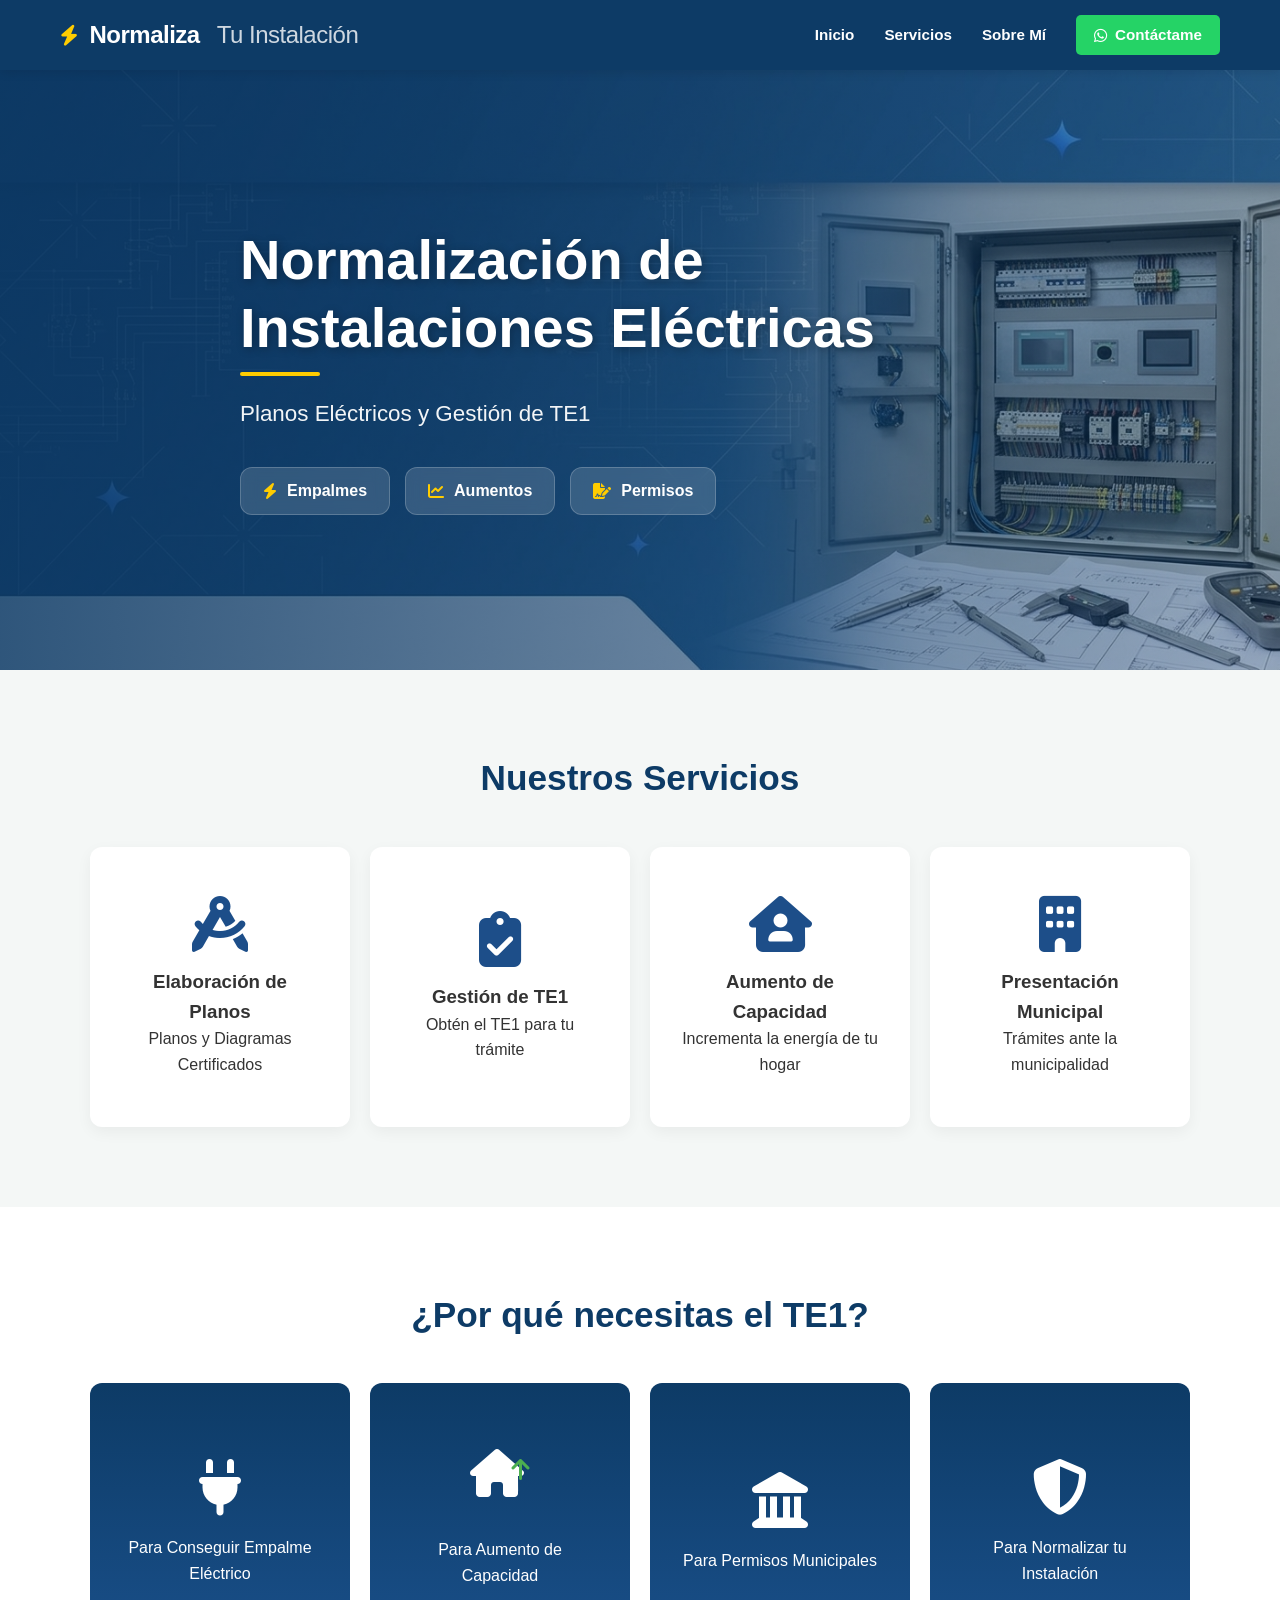
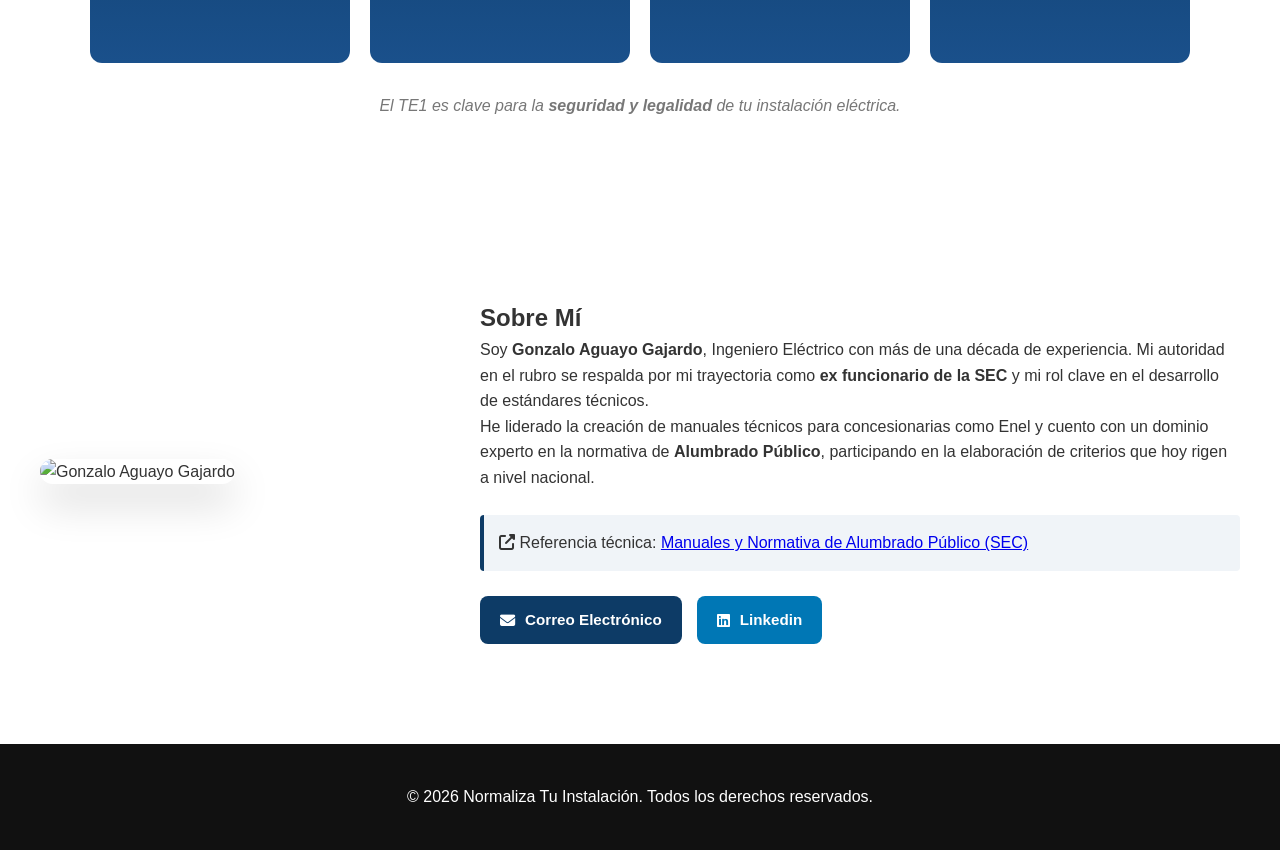
==== index.html @ f1fd3dbf "Add files via upload" ====
<!DOCTYPE html>
<html lang="es">
<head>
    <meta charset="UTF-8">
    <meta name="viewport" content="width=device-width, initial-scale=1.0">
    <title>Normaliza Tu Instalación - Gonzalo Aguayo</title>
    <link rel="stylesheet" href="https://cdnjs.cloudflare.com/ajax/libs/font-awesome/6.5.1/css/all.min.css">
    <link rel="stylesheet" href="style.css">
</head>
<body>

    <header>
        <nav class="container nav-header">
            <div class="logo">
                <i class="fas fa-bolt"></i> Normaliza <span>Tu Instalación</span>
            </div>
            <ul>
                <li><a href="#inicio">Inicio</a></li>
                <li><a href="#servicios">Servicios</a></li>
                <li><a href="#sobre-mi">Sobre Mí</a></li>
                <li>
                    <a href="https://wa.me/56926392386?text=Hola,%20quisiera%20normalizar%20mi%20instalación" class="btn-nav btn-nav-ws" target="_blank">
                        <i class="fab fa-whatsapp"></i> Contáctame
                    </a>
                </li>
            </ul>
        </nav>
    </header>
	
    <section class="hero-banner" id="inicio">
        <div class="container">
            <div class="hero-text">
                <h1>Normalización de Instalaciones Eléctricas</h1>
                <p>Planos Eléctricos y Gestión de TE1</p>
                <div class="features-minimal">
                    <div class="feature-tag"><i class="fas fa-bolt"></i> Empalmes</div>
                    <div class="feature-tag"><i class="fas fa-chart-line"></i> Aumentos</div>
                    <div class="feature-tag"><i class="fas fa-file-signature"></i> Permisos</div>
                </div>
            </div>
        </div>
    </section>

    <section class="services-section" id="servicios">
        <div class="container">
            <h2 class="section-title">Nuestros Servicios</h2>
            <div class="grid-layout">
                
                <div class="card card-planos">
                    <img src="Elaboración de Planos.png" class="hover-img">
                    <div class="card-content">
                        <i class="fas fa-drafting-compass"></i>
                        <h3>Elaboración de Planos</h3>
                        <p>Planos y Diagramas Certificados</p>
                    </div>
                </div>

                <div class="card card-te1">
                    <img src="Gestión de TE1.png" class="hover-img">
                    <div class="card-content">
                        <i class="fas fa-clipboard-check"></i>
                        <h3>Gestión de TE1</h3>
                        <p>Obtén el TE1 para tu trámite</p>
                    </div>
                </div>

                <div class="card card-aumento">
                    <img src="Aumento de Capacidad.png" class="hover-img">
                    <div class="card-content">
                        <i class="fas fa-house-user"></i>
                        <h3>Aumento de Capacidad</h3>
                        <p>Incrementa la energía de tu hogar</p>
                    </div>
                </div>

                <div class="card card-municipal">
                    <img src="Presentación Municipal.png" class="hover-img">
                    <div class="card-content">
                        <i class="fas fa-building"></i>
                        <h3>Presentación Municipal</h3>
                        <p>Trámites ante la municipalidad</p>
                    </div>
                </div>

            </div>
        </div>
    </section>

    <section class="why-te1">
        <div class="container">
            <h2 class="section-title">¿Por qué necesitas el TE1?</h2>
            <div class="grid-layout">
                <div class="te1-card">
                    <i class="fas fa-plug"></i>
                    <p>Para Conseguir Empalme Eléctrico</p>
                </div>
                <div class="te1-card">
                    <div class="icon-stack">
                        <i class="fas fa-home"></i>
                        <i class="fas fa-arrow-up"></i>
                    </div>
                    <p>Para Aumento de Capacidad</p>
                </div>
                <div class="te1-card">
                    <i class="fas fa-landmark"></i>
                    <p>Para Permisos Municipales</p>
                </div>
                <div class="te1-card">
                    <i class="fas fa-shield-halved"></i>
                    <p>Para Normalizar tu Instalación</p>
                </div>
            </div>
            <p class="te1-footer-text">El TE1 es clave para la <strong>seguridad y legalidad</strong> de tu instalación eléctrica.</p>
        </div>
    </section>

    <section class="about container" id="sobre-mi">
        <div class="about-content">
            <div class="about-image">
                <img src="gonzalo.png" alt="Gonzalo Aguayo Gajardo">
            </div>
            <div class="about-text">
                <h2>Sobre Mí</h2>
                <p>
                    Soy <strong>Gonzalo Aguayo Gajardo</strong>, Ingeniero Eléctrico con más de una década de experiencia. 
                    Mi autoridad en el rubro se respalda por mi trayectoria como <strong>ex funcionario de la SEC</strong> 
                    y mi rol clave en el desarrollo de estándares técnicos.
                </p>
                <p>
                    He liderado la creación de manuales técnicos para concesionarias como Enel y cuento con un dominio experto 
                    en la normativa de <strong>Alumbrado Público</strong>, participando en la elaboración de criterios que hoy 
                    rigen a nivel nacional.
                </p>
                <div class="reference-link">
                    <i class="fas fa-external-link-alt"></i>
                    <span>Referencia técnica:</span> 
                    <a href="https://www.sec.cl/alumbrado-publico/" target="_blank">Manuales y Normativa de Alumbrado Público (SEC)</a>
                </div>
                
                <div class="social-links">
                    <a href="mailto:gonzalo.aguayo7@gmail.com" class="social-item mail">
                        <i class="fas fa-envelope"></i> Correo Electrónico
                    </a>
                    <a href="https://www.linkedin.com/in/gonzalo-aguayo-gajardo-a86636180/" target="_blank" class="social-item linkedin">
                        <i class="fab fa-linkedin"></i> Linkedin
                    </a>
                </div>
            </div>
        </div>
    </section>

    <footer>
        <p>&copy; 2026 Normaliza Tu Instalación. Todos los derechos reservados.</p>
    </footer>

</body>
</html>
---- style.css ----
:root {
    --azul-fondo: #0d3b66;
    --azul-acento: #1d4e89;
    --verde-wa: #25d366;
    --gris-suave: #f4f7f6;
    --blanco: #ffffff;
    --amarillo-electrico: #ffcc00;
}

* { box-sizing: border-box; margin: 0; padding: 0; }
body { font-family: 'Arial', sans-serif; line-height: 1.6; color: #333; background: var(--blanco); }
.container { max-width: 1200px; margin: auto; padding: 0 20px; }

/* HEADER Y NAV */
header { background: var(--azul-fondo); color: white; padding: 15px 0; position: sticky; top: 0; z-index: 1000; box-shadow: 0 2px 10px rgba(0,0,0,0.1); }
.nav-header { display: flex; justify-content: space-between; align-items: center; }

.logo {
    font-size: 1.5rem;
    font-weight: 800;
    color: white;
    display: flex;
    align-items: center;
    gap: 12px;
    letter-spacing: -0.5px;
}
.logo i { color: var(--amarillo-electrico); font-size: 1.3rem; }
.logo span { font-weight: 300; color: rgba(255,255,255,0.8); margin-left: 5px; }

nav ul { display: flex; list-style: none; gap: 30px; align-items: center; }
nav a { color: white; text-decoration: none; font-weight: bold; font-size: 0.95rem; transition: 0.3s; }
nav a:hover:not(.btn-nav-ws) { color: #8bc34a; }

.btn-nav-ws {
    background-color: var(--verde-wa) !important;
    padding: 8px 18px;
    border-radius: 5px;
    display: flex;
    align-items: center;
    gap: 8px;
    transition: 0.3s;
}
.btn-nav-ws:hover { background-color: #1ebe57 !important; transform: translateY(-2px); box-shadow: 0 4px 10px rgba(37, 211, 102, 0.3); }

/* HERO */
.hero-banner {
    background: linear-gradient(to right, rgba(13, 59, 102, 0.85), rgba(13, 59, 102, 0.4)), url('banner-electrico.jpg');
    background-size: cover; background-position: center; height: 600px; display: flex; align-items: center; color: white;
}
.hero-text h1 { 
    font-size: 3.5rem; font-weight: 700; max-width: 800px; margin-bottom: 20px; line-height: 1.2; text-shadow: 2px 2px 10px rgba(0,0,0,0.3);
    position: relative; padding-bottom: 15px;
}
.hero-text h1::after {
    content: ''; position: absolute; bottom: 0; left: 0; width: 80px; height: 4px; background-color: var(--amarillo-electrico); border-radius: 2px;
}
.hero-text p { font-size: 1.4rem; margin-bottom: 35px; opacity: 0.95; }
.features-minimal { display: flex; gap: 15px; }
.feature-tag {
    background: rgba(255, 255, 255, 0.15); backdrop-filter: blur(8px); padding: 10px 22px; border-radius: 12px;
    font-size: 1rem; font-weight: 600; display: flex; align-items: center; gap: 10px; border: 1px solid rgba(255, 255, 255, 0.2); transition: 0.3s;
}
.feature-tag i { color: var(--amarillo-electrico); }
.feature-tag:hover { background: rgba(255, 255, 255, 0.25); transform: translateY(-3px); }

/* CARDS SERVICIOS */
.grid-layout { display: flex; flex-wrap: wrap; justify-content: center; gap: 20px; margin-top: 30px; }
.section-title { text-align: center; color: var(--azul-fondo); font-size: 2.2rem; margin-bottom: 40px; }

.services-section { padding: 80px 0; background: var(--gris-suave); }

.card {
    background: white; flex: 1 1 230px; max-width: 260px; min-height: 280px; padding: 30px;
    border-radius: 12px; text-align: center; box-shadow: 0 5px 15px rgba(0,0,0,0.05);
    display: flex; flex-direction: column; align-items: center; justify-content: center;
    transition: 0.3s; cursor: pointer;
    position: relative; 
    overflow: hidden;  
}
.card i { color: var(--azul-acento); font-size: 3.5rem; margin-bottom: 15px; }
.card:hover { transform: translateY(-10px); box-shadow: 0 12px 25px rgba(0,0,0,0.1); }

/* IMÁGENES HOVER PARA LAS TARJETAS */
.card .hover-img {
    position: absolute;
    top: 0;
    left: 0;
    width: 100%;
    height: 100%;
    object-fit: cover;
    opacity: 0; 
    transition: opacity 0.4s ease;
    z-index: 1; 
}

/* Activación del hover solo en tarjetas con clase de imagen */
.card-planos:hover .hover-img,
.card-te1:hover .hover-img,
.card-aumento:hover .hover-img,
.card-municipal:hover .hover-img {
    opacity: 1; 
}

.card .card-content {
    position: relative;
    z-index: 2; 
    width: 100%;
    transition: 0.3s;
}

/* Fondo para legibilidad sobre la imagen */
.card-planos:hover .card-content,
.card-te1:hover .card-content,
.card-aumento:hover .card-content,
.card-municipal:hover .card-content {
    background: rgba(255, 255, 255, 0.9);
    padding: 15px 5px;
    border-radius: 8px;
}

/* CARDS AZULES TE1 */
.why-te1 { padding: 80px 0; text-align: center; }
.te1-card {
    background: linear-gradient(180deg, #0d3b66 0%, #1a508b 100%); color: white;
    flex: 1 1 230px; max-width: 260px; min-height: 280px; padding: 30px; border-radius: 12px;
    display: flex; flex-direction: column; align-items: center; justify-content: center; transition: 0.3s; cursor: pointer;
}
.te1-card i, .te1-card .icon-stack { font-size: 3.5rem; margin-bottom: 20px; }
.te1-card:hover { transform: translateY(-10px); filter: brightness(1.1); }

.icon-stack { position: relative; width: 60px; height: 60px; }
.icon-stack .fa-home { position: absolute; bottom: 0; left: 0; font-size: 3rem; }
.icon-stack .fa-arrow-up { position: absolute; top: 0; right: 0; font-size: 1.5rem; color: #4caf50; }
.te1-footer-text { margin-top: 30px; font-style: italic; color: #777; }

/* SOBRE MÍ */
.about { padding: 100px 0; }
.about-content { display: flex; align-items: center; gap: 60px; }
.about-image { flex: 1; max-width: 400px; }
.about-image img { width: 100%; border-radius: 20px; box-shadow: 0 20px 40px rgba(0,0,0,0.15); }
.about-text { flex: 2; }
.reference-link { background: #f0f4f8; border-left: 4px solid var(--azul-fondo); padding: 15px; margin: 25px 0; border-radius: 4px; }

.social-links { display: flex; gap: 15px; margin-top: 25px; flex-wrap: wrap; }
.social-item {
    text-decoration: none; font-weight: bold; padding: 12px 20px; border-radius: 8px;
    display: flex; align-items: center; gap: 10px; transition: 0.3s; font-size: 0.95rem;
}
.social-item.mail { background-color: var(--azul-fondo); color: white; }
.social-item.linkedin { background-color: #0077b5; color: white; }
.social-item:hover { transform: translateY(-3px); box-shadow: 0 5px 15px rgba(0,0,0,0.2); filter: brightness(1.1); }

footer { background: #111; color: white; text-align: center; padding: 40px 0; }

@media (max-width: 768px) {
    .hero-text h1 { font-size: 2.2rem; }
    .about-content { flex-direction: column; text-align: center; }
    .social-links { justify-content: center; }
    .social-item { width: 100%; justify-content: center; }
}
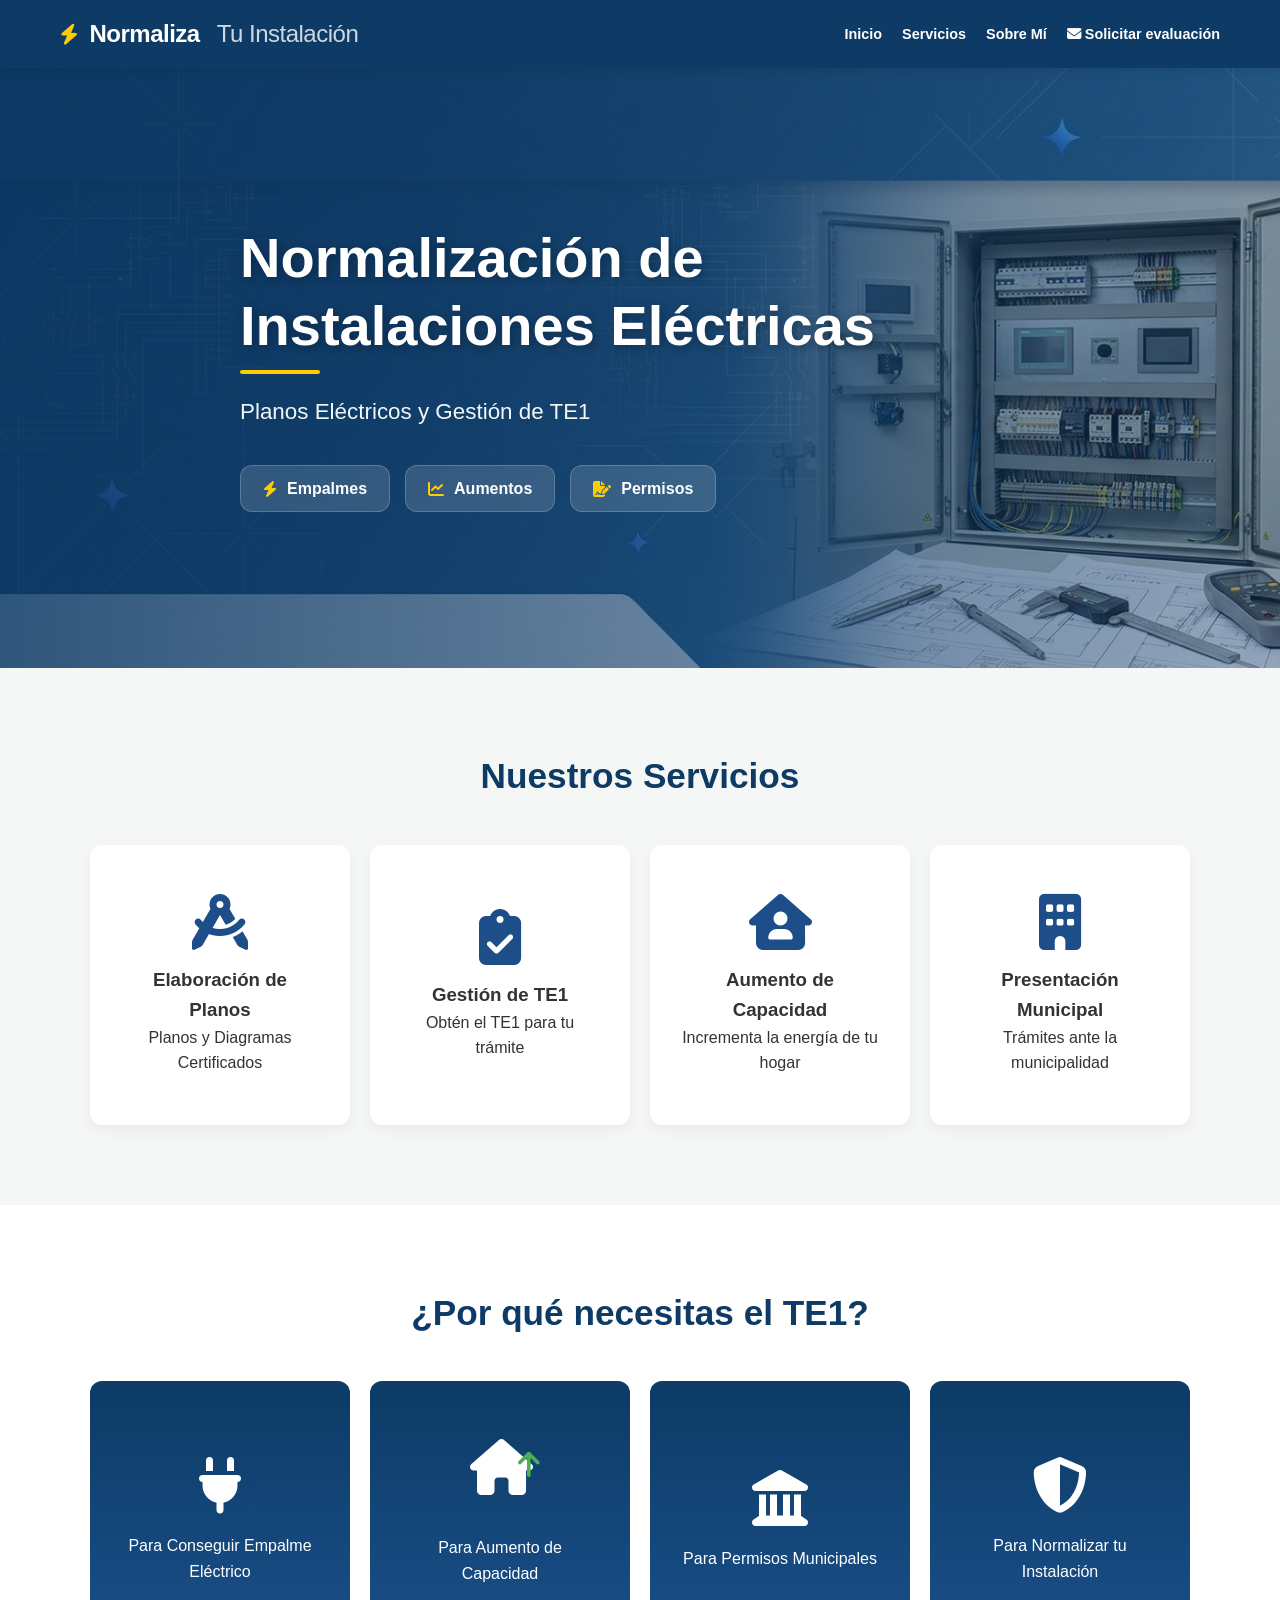
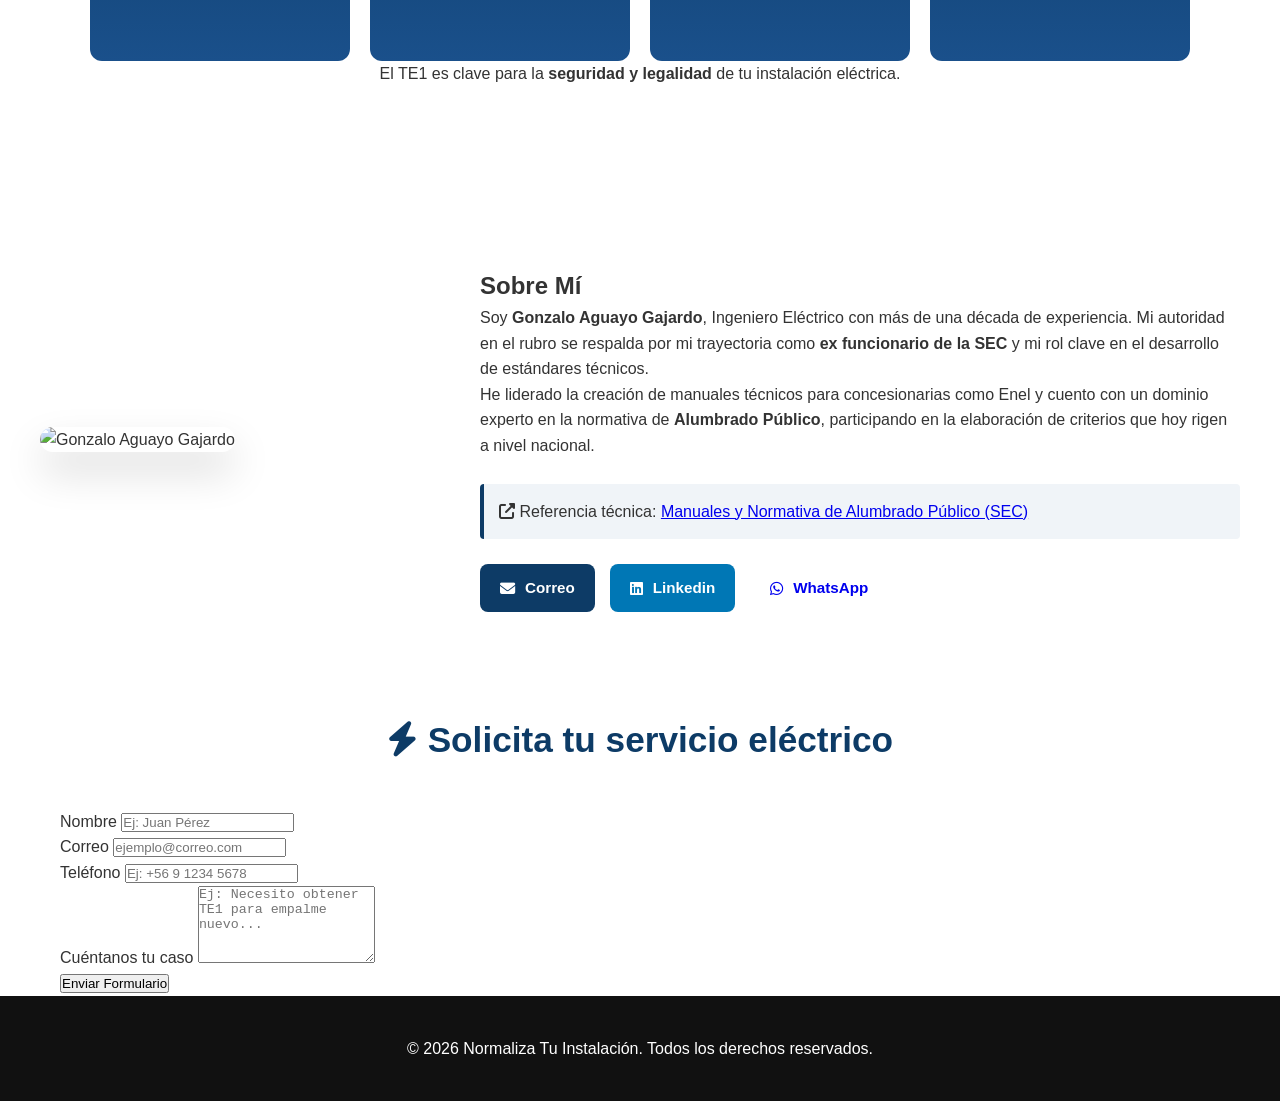
==== commit 3cfba874: "index.html" ====
--- a/index.html
+++ b/index.html
@@ -19,8 +19,8 @@
                 <li><a href="#servicios">Servicios</a></li>
                 <li><a href="#sobre-mi">Sobre Mí</a></li>
                 <li>
-                    <a href="https://wa.me/56926392386?text=Hola,%20quisiera%20normalizar%20mi%20instalación" class="btn-nav btn-nav-ws" target="_blank">
-                        <i class="fab fa-whatsapp"></i> Contáctame
+                    <a href="#contacto" class="btn-nav btn-nav-contact">
+                        <i class="fas fa-envelope"></i> Solicitar evaluación
                     </a>
                 </li>
             </ul>
@@ -45,7 +45,6 @@
         <div class="container">
             <h2 class="section-title">Nuestros Servicios</h2>
             <div class="grid-layout">
-                
                 <div class="card card-planos">
                     <img src="Elaboración de Planos.png" class="hover-img">
                     <div class="card-content">
@@ -54,7 +53,6 @@
                         <p>Planos y Diagramas Certificados</p>
                     </div>
                 </div>
-
                 <div class="card card-te1">
                     <img src="Gestión de TE1.png" class="hover-img">
                     <div class="card-content">
@@ -63,7 +61,6 @@
                         <p>Obtén el TE1 para tu trámite</p>
                     </div>
                 </div>
-
                 <div class="card card-aumento">
                     <img src="Aumento de Capacidad.png" class="hover-img">
                     <div class="card-content">
@@ -72,7 +69,6 @@
                         <p>Incrementa la energía de tu hogar</p>
                     </div>
                 </div>
-
                 <div class="card card-municipal">
                     <img src="Presentación Municipal.png" class="hover-img">
                     <div class="card-content">
@@ -81,7 +77,6 @@
                         <p>Trámites ante la municipalidad</p>
                     </div>
                 </div>
-
             </div>
         </div>
     </section>
@@ -139,19 +134,57 @@
                 
                 <div class="social-links">
                     <a href="mailto:gonzalo.aguayo7@gmail.com" class="social-item mail">
-                        <i class="fas fa-envelope"></i> Correo Electrónico
+                        <i class="fas fa-envelope"></i> Correo
                     </a>
                     <a href="https://www.linkedin.com/in/gonzalo-aguayo-gajardo-a86636180/" target="_blank" class="social-item linkedin">
                         <i class="fab fa-linkedin"></i> Linkedin
+                    </a>
+                    <a href="https://wa.me/56926392386" target="_blank" class="social-item whatsapp">
+                        <i class="fab fa-whatsapp"></i> WhatsApp
                     </a>
                 </div>
             </div>
         </div>
     </section>
 
+    <section id="contacto" class="contact-section">
+        <div class="container"> <div class="formulario">
+                <h2 class="section-title">
+                    <i class="fas fa-bolt"></i> Solicita <span>tu servicio eléctrico</span> 
+                </h2>
+            </div>
+
+            <div class="form-container">
+                <form action="https://formspree.io/f/xdapbabr" method="POST">
+                    <input type="hidden" name="_subject" value="Nuevo cliente desde la web ⚡">
+                    <input type="hidden" name="_language" value="es">
+                    <input type="hidden" name="_next" value="gracias.html">
+                    
+                    <div class="form-group">
+                        <label>Nombre</label>
+                        <input type="text" name="Nombre cliente" required placeholder="Ej: Juan Pérez">
+                    </div>
+                    <div class="form-group">
+                        <label>Correo</label>
+                        <input type="email" name="Correo cliente" required placeholder="ejemplo@correo.com">
+                    </div>
+                    <div class="form-group">
+                        <label>Teléfono</label>
+                        <input type="tel" name="Telefono cliente" required placeholder="Ej: +56 9 1234 5678">
+                    </div>
+                    <div class="form-group">
+                        <label>Cuéntanos tu caso</label>
+                        <textarea name="Consulta cliente" rows="5" required placeholder="Ej: Necesito obtener TE1 para empalme nuevo..."></textarea>
+                    </div>
+                    <button type="submit" class="btn-submit">Enviar Formulario</button>
+                </form>
+            </div>
+        </div> 
+		</section>
+
     <footer>
         <p>&copy; 2026 Normaliza Tu Instalación. Todos los derechos reservados.</p>
     </footer>
 
 </body>
-</html>+</html>
--- a/style.css
+++ b/style.css
@@ -8,10 +8,10 @@
 }
 
 * { box-sizing: border-box; margin: 0; padding: 0; }
-body { font-family: 'Arial', sans-serif; line-height: 1.6; color: #333; background: var(--blanco); }
+body { font-family: 'Arial', sans-serif; line-height: 1.6; color: #333; background: var(--blanco); overflow-x: hidden; }
 .container { max-width: 1200px; margin: auto; padding: 0 20px; }
 
-/* HEADER Y NAV */
+/* --- HEADER Y NAV --- */
 header { background: var(--azul-fondo); color: white; padding: 15px 0; position: sticky; top: 0; z-index: 1000; box-shadow: 0 2px 10px rgba(0,0,0,0.1); }
 .nav-header { display: flex; justify-content: space-between; align-items: center; }
 
@@ -27,8 +27,8 @@
 .logo i { color: var(--amarillo-electrico); font-size: 1.3rem; }
 .logo span { font-weight: 300; color: rgba(255,255,255,0.8); margin-left: 5px; }
 
-nav ul { display: flex; list-style: none; gap: 30px; align-items: center; }
-nav a { color: white; text-decoration: none; font-weight: bold; font-size: 0.95rem; transition: 0.3s; }
+nav ul { display: flex; list-style: none; gap: 20px; align-items: center; }
+nav a { color: white; text-decoration: none; font-weight: bold; font-size: 0.9rem; transition: 0.3s; }
 nav a:hover:not(.btn-nav-ws) { color: #8bc34a; }
 
 .btn-nav-ws {
@@ -42,10 +42,10 @@
 }
 .btn-nav-ws:hover { background-color: #1ebe57 !important; transform: translateY(-2px); box-shadow: 0 4px 10px rgba(37, 211, 102, 0.3); }
 
-/* HERO */
+/* --- HERO --- */
 .hero-banner {
     background: linear-gradient(to right, rgba(13, 59, 102, 0.85), rgba(13, 59, 102, 0.4)), url('banner-electrico.jpg');
-    background-size: cover; background-position: center; height: 600px; display: flex; align-items: center; color: white;
+    background-size: cover; background-position: center; min-height: 600px; display: flex; align-items: center; color: white; padding: 40px 0;
 }
 .hero-text h1 { 
     font-size: 3.5rem; font-weight: 700; max-width: 800px; margin-bottom: 20px; line-height: 1.2; text-shadow: 2px 2px 10px rgba(0,0,0,0.3);
@@ -55,92 +55,64 @@
     content: ''; position: absolute; bottom: 0; left: 0; width: 80px; height: 4px; background-color: var(--amarillo-electrico); border-radius: 2px;
 }
 .hero-text p { font-size: 1.4rem; margin-bottom: 35px; opacity: 0.95; }
-.features-minimal { display: flex; gap: 15px; }
+.features-minimal { display: flex; gap: 15px; flex-wrap: wrap; }
 .feature-tag {
     background: rgba(255, 255, 255, 0.15); backdrop-filter: blur(8px); padding: 10px 22px; border-radius: 12px;
-    font-size: 1rem; font-weight: 600; display: flex; align-items: center; gap: 10px; border: 1px solid rgba(255, 255, 255, 0.2); transition: 0.3s;
+    font-size: 1rem; font-weight: 600; display: flex; align-items: center; gap: 10px; border: 1px solid rgba(255, 255, 255, 0.2); 
+    transition: 0.3s ease;
 }
 .feature-tag i { color: var(--amarillo-electrico); }
 .feature-tag:hover { background: rgba(255, 255, 255, 0.25); transform: translateY(-3px); }
 
-/* CARDS SERVICIOS */
+/* --- CARDS SERVICIOS (BLANCAS) --- */
 .grid-layout { display: flex; flex-wrap: wrap; justify-content: center; gap: 20px; margin-top: 30px; }
-.section-title { text-align: center; color: var(--azul-fondo); font-size: 2.2rem; margin-bottom: 40px; }
-
+.section-title { text-align: center; color: var(--azul-fondo); font-size: 2.2rem; margin-bottom: 40px; padding: 0 10px; }
 .services-section { padding: 80px 0; background: var(--gris-suave); }
 
 .card {
     background: white; flex: 1 1 230px; max-width: 260px; min-height: 280px; padding: 30px;
     border-radius: 12px; text-align: center; box-shadow: 0 5px 15px rgba(0,0,0,0.05);
     display: flex; flex-direction: column; align-items: center; justify-content: center;
-    transition: 0.3s; cursor: pointer;
-    position: relative; 
-    overflow: hidden;  
+    transition: 0.3s ease; cursor: pointer; position: relative; overflow: hidden;  
 }
-.card i { color: var(--azul-acento); font-size: 3.5rem; margin-bottom: 15px; }
-.card:hover { transform: translateY(-10px); box-shadow: 0 12px 25px rgba(0,0,0,0.1); }
+.card i { color: var(--azul-acento); font-size: 3.5rem; margin-bottom: 15px; transition: 0.3s; }
+.card:hover { transform: translateY(-10px); box-shadow: 0 12px 25px rgba(0,0,0,0.15); }
+.card:hover i { transform: scale(1.1); color: var(--azul-fondo); }
 
-/* IMÁGENES HOVER PARA LAS TARJETAS */
+/* IMÁGENES HOVER */
 .card .hover-img {
-    position: absolute;
-    top: 0;
-    left: 0;
-    width: 100%;
-    height: 100%;
-    object-fit: cover;
-    opacity: 0; 
-    transition: opacity 0.4s ease;
-    z-index: 1; 
+    position: absolute; top: 0; left: 0; width: 100%; height: 100%; object-fit: cover;
+    opacity: 0; transition: opacity 0.4s ease; z-index: 1; 
 }
+.card-planos:hover .hover-img, .card-te1:hover .hover-img, .card-aumento:hover .hover-img, .card-municipal:hover .hover-img { opacity: 1; }
+.card .card-content { position: relative; z-index: 2; width: 100%; transition: 0.3s; }
+.card:hover .card-content { background: rgba(255, 255, 255, 0.9); padding: 15px 5px; border-radius: 8px; }
 
-/* Activación del hover solo en tarjetas con clase de imagen */
-.card-planos:hover .hover-img,
-.card-te1:hover .hover-img,
-.card-aumento:hover .hover-img,
-.card-municipal:hover .hover-img {
-    opacity: 1; 
-}
-
-.card .card-content {
-    position: relative;
-    z-index: 2; 
-    width: 100%;
-    transition: 0.3s;
-}
-
-/* Fondo para legibilidad sobre la imagen */
-.card-planos:hover .card-content,
-.card-te1:hover .card-content,
-.card-aumento:hover .card-content,
-.card-municipal:hover .card-content {
-    background: rgba(255, 255, 255, 0.9);
-    padding: 15px 5px;
-    border-radius: 8px;
-}
-
-/* CARDS AZULES TE1 */
+/* --- CARDS AZULES (TE1) --- */
 .why-te1 { padding: 80px 0; text-align: center; }
 .te1-card {
     background: linear-gradient(180deg, #0d3b66 0%, #1a508b 100%); color: white;
     flex: 1 1 230px; max-width: 260px; min-height: 280px; padding: 30px; border-radius: 12px;
-    display: flex; flex-direction: column; align-items: center; justify-content: center; transition: 0.3s; cursor: pointer;
+    display: flex; flex-direction: column; align-items: center; justify-content: center; transition: 0.3s ease;
 }
-.te1-card i, .te1-card .icon-stack { font-size: 3.5rem; margin-bottom: 20px; }
-.te1-card:hover { transform: translateY(-10px); filter: brightness(1.1); }
+.te1-card:hover { transform: translateY(-10px); filter: brightness(1.2); }
 
+/* ICONOS TE1 UNIFICADOS */
+.te1-card i, .te1-card .icon-stack { font-size: 3.5rem; margin-bottom: 20px; display: flex; align-items: center; justify-content: center; }
 .icon-stack { position: relative; width: 60px; height: 60px; }
-.icon-stack .fa-home { position: absolute; bottom: 0; left: 0; font-size: 3rem; }
-.icon-stack .fa-arrow-up { position: absolute; top: 0; right: 0; font-size: 1.5rem; color: #4caf50; }
-.te1-footer-text { margin-top: 30px; font-style: italic; color: #777; }
+.icon-stack .fa-home { position: absolute; bottom: 0; left: 0; font-size: 3.5rem !important; }
+.icon-stack .fa-arrow-up { position: absolute; top: -5px; right: -10px; font-size: 1.8rem !important; color: #4caf50; }
 
-/* SOBRE MÍ */
+/* --- SOBRE MÍ Y BOTONES RRSS --- */
 .about { padding: 100px 0; }
 .about-content { display: flex; align-items: center; gap: 60px; }
 .about-image { flex: 1; max-width: 400px; }
-.about-image img { width: 100%; border-radius: 20px; box-shadow: 0 20px 40px rgba(0,0,0,0.15); }
+.about-image img { width: 100%; border-radius: 20px; box-shadow: 0 20px 40px rgba(0,0,0,0.15); transition: 0.4s; }
+.about-image img:hover { transform: scale(1.02); }
 .about-text { flex: 2; }
 .reference-link { background: #f0f4f8; border-left: 4px solid var(--azul-fondo); padding: 15px; margin: 25px 0; border-radius: 4px; }
 
+/* BOTONES REDES SOCIALES RESTAURADOS */
 .social-links { display: flex; gap: 15px; margin-top: 25px; flex-wrap: wrap; }
 .social-item {
     text-decoration: none; font-weight: bold; padding: 12px 20px; border-radius: 8px;
@@ -150,11 +122,26 @@
 .social-item.linkedin { background-color: #0077b5; color: white; }
 .social-item:hover { transform: translateY(-3px); box-shadow: 0 5px 15px rgba(0,0,0,0.2); filter: brightness(1.1); }
 
+/* --- FOOTER --- */
 footer { background: #111; color: white; text-align: center; padding: 40px 0; }
 
+/* --- RESPONSIVO --- */
+@media (max-width: 1024px) { .hero-text h1 { font-size: 2.8rem; } .about-content { gap: 30px; } }
+
 @media (max-width: 768px) {
+    .nav-header { flex-direction: column; gap: 15px; text-align: center; }
+    nav ul { gap: 10px; flex-wrap: wrap; justify-content: center; }
+    .hero-banner { min-height: 400px; text-align: center; }
     .hero-text h1 { font-size: 2.2rem; }
+    .hero-text h1::after { left: 50%; transform: translateX(-50%); }
+    .features-minimal { justify-content: center; }
+    .card, .te1-card { flex: 1 1 calc(50% - 20px); }
     .about-content { flex-direction: column; text-align: center; }
-    .social-links { justify-content: center; }
+}
+
+@media (max-width: 480px) {
+    .card, .te1-card { flex: 1 1 100%; max-width: 100%; }
+    .hero-text h1 { font-size: 1.8rem; }
+    .social-links { flex-direction: column; }
     .social-item { width: 100%; justify-content: center; }
-}+}
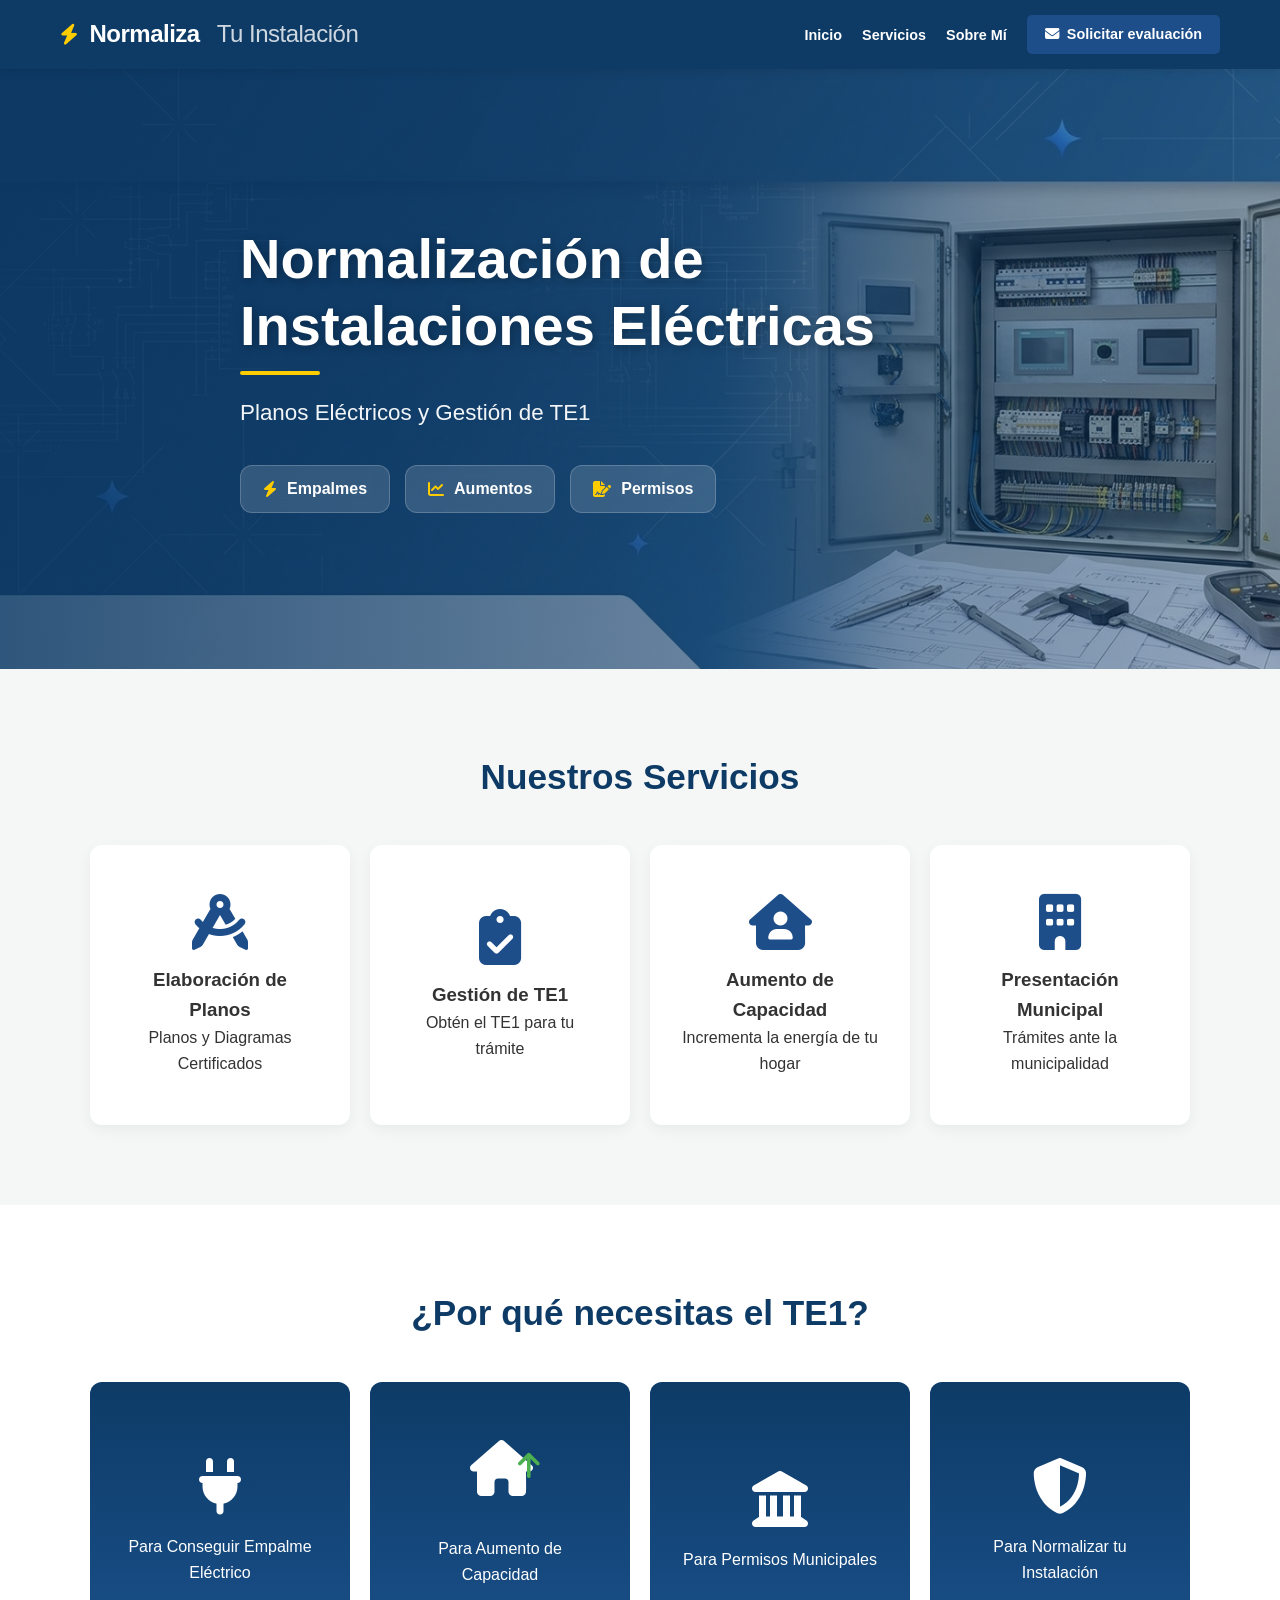
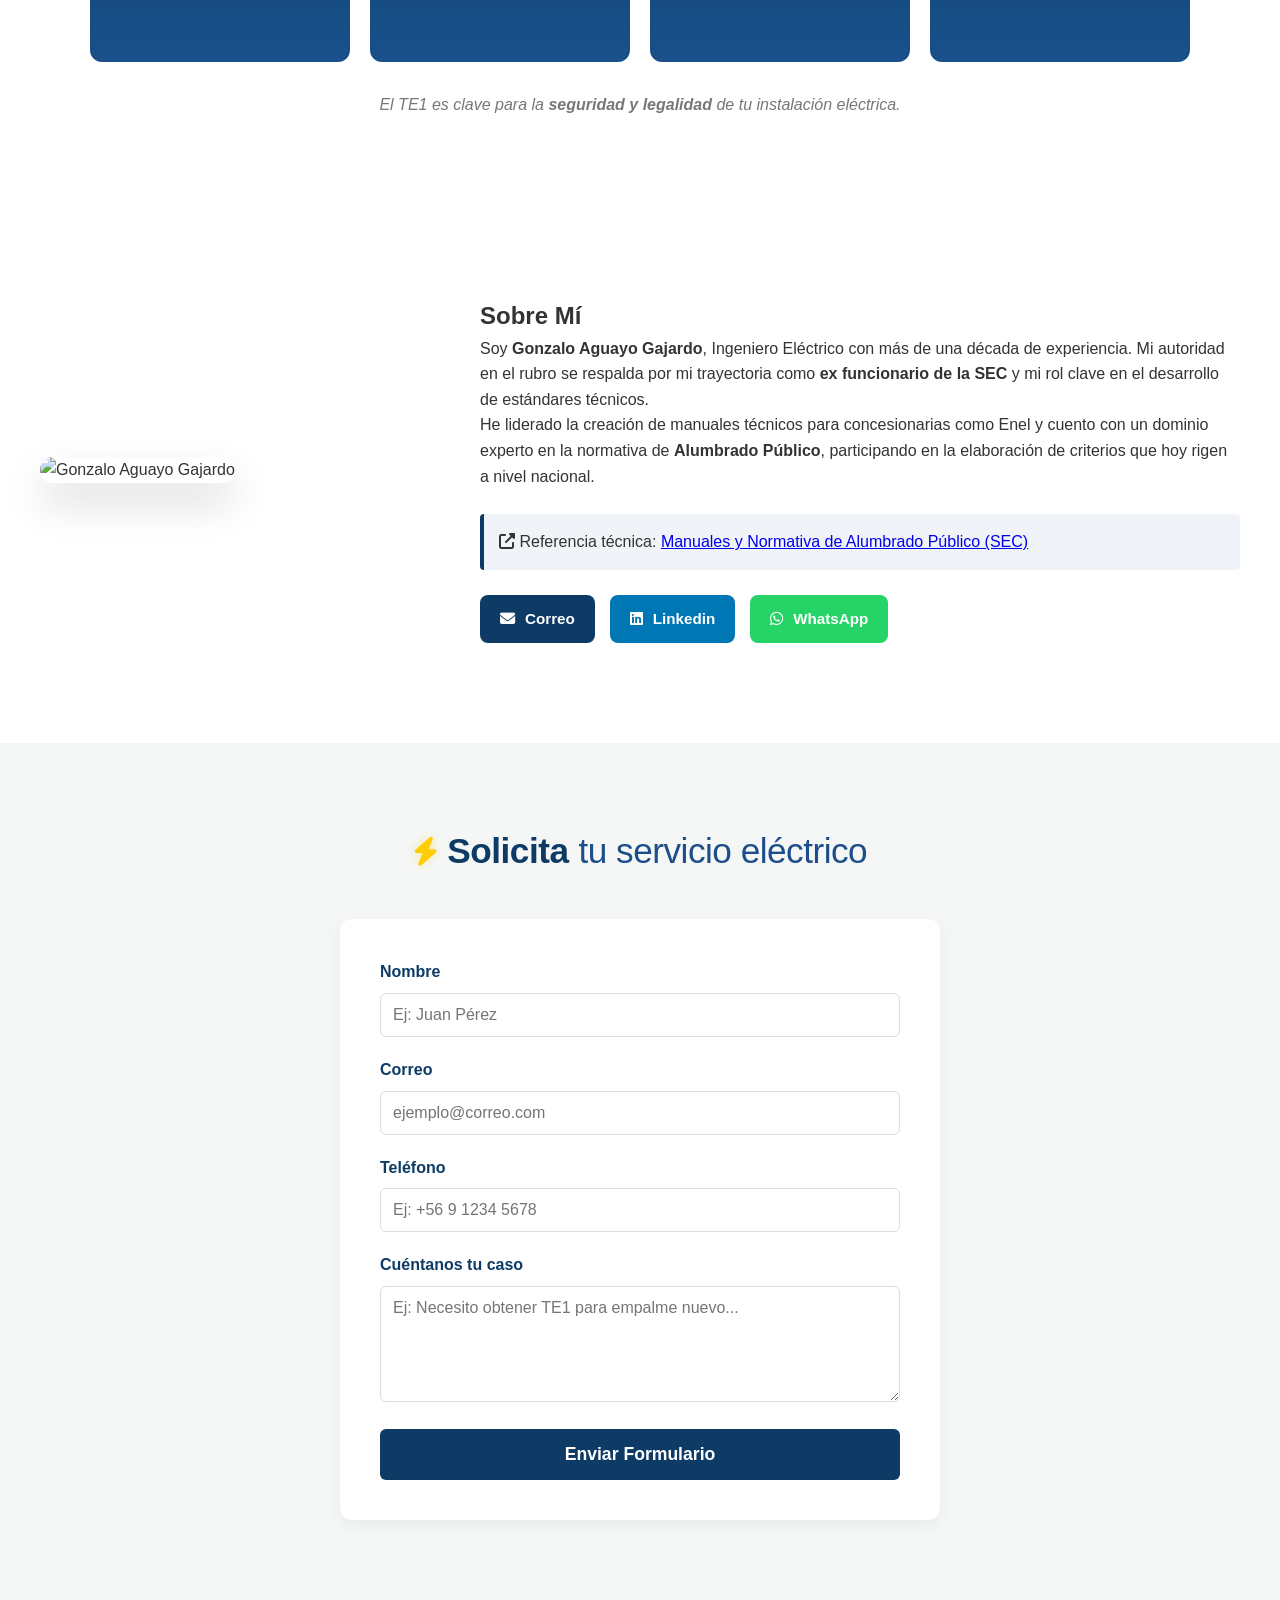
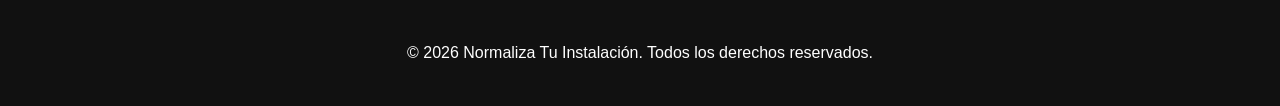
==== commit c5fe07b6: "index.html" ====
--- a/index.html
+++ b/index.html
@@ -148,17 +148,17 @@
     </section>
 
     <section id="contacto" class="contact-section">
-        <div class="container"> <div class="formulario">
+        <div class="container"> 
+            <div class="formulario">
                 <h2 class="section-title">
                     <i class="fas fa-bolt"></i> Solicita <span>tu servicio eléctrico</span> 
                 </h2>
             </div>
 
             <div class="form-container">
-                <form action="https://formspree.io/f/xdapbabr" method="POST">
+                <form id="my-form" action="https://formspree.io/f/xdapbabr" method="POST">
                     <input type="hidden" name="_subject" value="Nuevo cliente desde la web ⚡">
                     <input type="hidden" name="_language" value="es">
-                    <input type="hidden" name="_next" value="gracias.html">
                     
                     <div class="form-group">
                         <label>Nombre</label>
@@ -176,15 +176,62 @@
                         <label>Cuéntanos tu caso</label>
                         <textarea name="Consulta cliente" rows="5" required placeholder="Ej: Necesito obtener TE1 para empalme nuevo..."></textarea>
                     </div>
-                    <button type="submit" class="btn-submit">Enviar Formulario</button>
+                    <button type="submit" id="submit-btn" class="btn-submit">Enviar Formulario</button>
                 </form>
+                <div id="form-status" style="display:none; margin-top: 20px; padding: 15px; border-radius: 10px; text-align: center; font-weight: bold;"></div>
             </div>
         </div> 
-		</section>
+    </section>
 
     <footer>
         <p>&copy; 2026 Normaliza Tu Instalación. Todos los derechos reservados.</p>
     </footer>
 
+    <script>
+      var form = document.getElementById("my-form");
+      
+      async function handleSubmit(event) {
+        event.preventDefault();
+        var status = document.getElementById("form-status");
+        var btn = document.getElementById("submit-btn");
+        var data = new FormData(event.target);
+
+        btn.innerHTML = '<i class="fas fa-spinner fa-spin"></i> Enviando...';
+        btn.disabled = true;
+
+        fetch(event.target.action, {
+          method: form.method,
+          body: data,
+          headers: {
+              'Accept': 'application/json'
+          }
+        }).then(response => {
+          if (response.ok) {
+            window.location.href = "gracias.html"; 
+          } else {
+            response.json().then(data => {
+              if (Object.hasOwn(data, 'errors')) {
+                status.innerHTML = data["errors"].map(error => error["message"]).join(", ");
+              } else {
+                status.innerHTML = "Oops! Hubo un problema al enviar el formulario";
+              }
+              status.style.display = "block";
+              status.style.backgroundColor = "#ffcccc";
+              status.style.color = "#cc0000";
+              btn.disabled = false;
+              btn.innerHTML = "Enviar Formulario";
+            })
+          }
+        }).catch(error => {
+          status.innerHTML = "Error de conexión. Inténtalo de nuevo.";
+          status.style.display = "block";
+          status.style.backgroundColor = "#ffcccc";
+          btn.disabled = false;
+          btn.innerHTML = "Enviar Formulario";
+        });
+      }
+      form.addEventListener("submit", handleSubmit)
+    </script>
+
 </body>
 </html>
--- a/style.css
+++ b/style.css
@@ -29,10 +29,11 @@
 
 nav ul { display: flex; list-style: none; gap: 20px; align-items: center; }
 nav a { color: white; text-decoration: none; font-weight: bold; font-size: 0.9rem; transition: 0.3s; }
-nav a:hover:not(.btn-nav-ws) { color: #8bc34a; }
+nav a:hover:not(.btn-nav-contact) { color: #8bc34a; }
 
-.btn-nav-ws {
-    background-color: var(--verde-wa) !important;
+/* BOTÓN CONTACTO NAV (Azul claro/Acento) */
+.btn-nav-contact {
+    background-color: var(--azul-acento);
     padding: 8px 18px;
     border-radius: 5px;
     display: flex;
@@ -40,7 +41,7 @@
     gap: 8px;
     transition: 0.3s;
 }
-.btn-nav-ws:hover { background-color: #1ebe57 !important; transform: translateY(-2px); box-shadow: 0 4px 10px rgba(37, 211, 102, 0.3); }
+.btn-nav-contact:hover { background-color: #3a6ba5; transform: translateY(-2px); }
 
 /* --- HERO --- */
 .hero-banner {
@@ -64,10 +65,10 @@
 .feature-tag i { color: var(--amarillo-electrico); }
 .feature-tag:hover { background: rgba(255, 255, 255, 0.25); transform: translateY(-3px); }
 
-/* --- CARDS SERVICIOS (BLANCAS) --- */
+/* --- CARDS SERVICIOS --- */
+.services-section { padding: 80px 0; background: var(--gris-suave); }
 .grid-layout { display: flex; flex-wrap: wrap; justify-content: center; gap: 20px; margin-top: 30px; }
 .section-title { text-align: center; color: var(--azul-fondo); font-size: 2.2rem; margin-bottom: 40px; padding: 0 10px; }
-.services-section { padding: 80px 0; background: var(--gris-suave); }
 
 .card {
     background: white; flex: 1 1 230px; max-width: 260px; min-height: 280px; padding: 30px;
@@ -79,16 +80,12 @@
 .card:hover { transform: translateY(-10px); box-shadow: 0 12px 25px rgba(0,0,0,0.15); }
 .card:hover i { transform: scale(1.1); color: var(--azul-fondo); }
 
-/* IMÁGENES HOVER */
-.card .hover-img {
-    position: absolute; top: 0; left: 0; width: 100%; height: 100%; object-fit: cover;
-    opacity: 0; transition: opacity 0.4s ease; z-index: 1; 
-}
+.card .hover-img { position: absolute; top: 0; left: 0; width: 100%; height: 100%; object-fit: cover; opacity: 0; transition: 0.4s ease; z-index: 1; }
 .card-planos:hover .hover-img, .card-te1:hover .hover-img, .card-aumento:hover .hover-img, .card-municipal:hover .hover-img { opacity: 1; }
 .card .card-content { position: relative; z-index: 2; width: 100%; transition: 0.3s; }
 .card:hover .card-content { background: rgba(255, 255, 255, 0.9); padding: 15px 5px; border-radius: 8px; }
 
-/* --- CARDS AZULES (TE1) --- */
+/* --- CARDS AZULES --- */
 .why-te1 { padding: 80px 0; text-align: center; }
 .te1-card {
     background: linear-gradient(180deg, #0d3b66 0%, #1a508b 100%); color: white;
@@ -96,23 +93,20 @@
     display: flex; flex-direction: column; align-items: center; justify-content: center; transition: 0.3s ease;
 }
 .te1-card:hover { transform: translateY(-10px); filter: brightness(1.2); }
-
-/* ICONOS TE1 UNIFICADOS */
 .te1-card i, .te1-card .icon-stack { font-size: 3.5rem; margin-bottom: 20px; display: flex; align-items: center; justify-content: center; }
 .icon-stack { position: relative; width: 60px; height: 60px; }
 .icon-stack .fa-home { position: absolute; bottom: 0; left: 0; font-size: 3.5rem !important; }
 .icon-stack .fa-arrow-up { position: absolute; top: -5px; right: -10px; font-size: 1.8rem !important; color: #4caf50; }
+.te1-footer-text { margin-top: 30px; font-style: italic; color: #777; }
 
-/* --- SOBRE MÍ Y BOTONES RRSS --- */
+/* --- SOBRE MÍ Y REDES --- */
 .about { padding: 100px 0; }
 .about-content { display: flex; align-items: center; gap: 60px; }
 .about-image { flex: 1; max-width: 400px; }
 .about-image img { width: 100%; border-radius: 20px; box-shadow: 0 20px 40px rgba(0,0,0,0.15); transition: 0.4s; }
-.about-image img:hover { transform: scale(1.02); }
 .about-text { flex: 2; }
 .reference-link { background: #f0f4f8; border-left: 4px solid var(--azul-fondo); padding: 15px; margin: 25px 0; border-radius: 4px; }
 
-/* BOTONES REDES SOCIALES RESTAURADOS */
 .social-links { display: flex; gap: 15px; margin-top: 25px; flex-wrap: wrap; }
 .social-item {
     text-decoration: none; font-weight: bold; padding: 12px 20px; border-radius: 8px;
@@ -120,28 +114,54 @@
 }
 .social-item.mail { background-color: var(--azul-fondo); color: white; }
 .social-item.linkedin { background-color: #0077b5; color: white; }
+.social-item.whatsapp { background-color: var(--verde-wa); color: white; }
 .social-item:hover { transform: translateY(-3px); box-shadow: 0 5px 15px rgba(0,0,0,0.2); filter: brightness(1.1); }
+
+/* --- SECCIÓN CONTACTO (FORMULARIO) --- */
+.contact-section { padding: 80px 0; background: var(--gris-suave); }
+.form-container { max-width: 600px; margin: auto; background: white; padding: 40px; border-radius: 12px; box-shadow: 0 5px 15px rgba(0,0,0,0.05); }
+.form-group { margin-bottom: 20px; text-align: left; }
+.form-group label { display: block; font-weight: bold; margin-bottom: 8px; color: var(--azul-fondo); }
+.form-group input, .form-group textarea { width: 100%; padding: 12px; border: 1px solid #ddd; border-radius: 6px; font-family: inherit; font-size: 1rem; }
+.btn-submit { background: var(--azul-fondo); color: white; border: none; padding: 15px 30px; border-radius: 6px; font-weight: bold; cursor: pointer; width: 100%; transition: 0.3s; font-size: 1.1rem; }
+.btn-submit:hover { background: var(--azul-acento); }
 
 /* --- FOOTER --- */
 footer { background: #111; color: white; text-align: center; padding: 40px 0; }
 
 /* --- RESPONSIVO --- */
-@media (max-width: 1024px) { .hero-text h1 { font-size: 2.8rem; } .about-content { gap: 30px; } }
-
 @media (max-width: 768px) {
-    .nav-header { flex-direction: column; gap: 15px; text-align: center; }
-    nav ul { gap: 10px; flex-wrap: wrap; justify-content: center; }
-    .hero-banner { min-height: 400px; text-align: center; }
+    .nav-header { flex-direction: column; gap: 15px; }
     .hero-text h1 { font-size: 2.2rem; }
-    .hero-text h1::after { left: 50%; transform: translateX(-50%); }
-    .features-minimal { justify-content: center; }
+    .about-content { flex-direction: column; text-align: center; }
     .card, .te1-card { flex: 1 1 calc(50% - 20px); }
-    .about-content { flex-direction: column; text-align: center; }
+}
+@media (max-width: 480px) {
+    .card, .te1-card { flex: 1 1 100%; }
+    .form-container { padding: 20px; }
 }
 
-@media (max-width: 480px) {
-    .card, .te1-card { flex: 1 1 100%; max-width: 100%; }
-    .hero-text h1 { font-size: 1.8rem; }
-    .social-links { flex-direction: column; }
-    .social-item { width: 100%; justify-content: center; }
+/* Estilo específico para el título del formulario */
+.formulario .section-title {
+    font-weight: 800; /* Igual al "Normaliza" del logo */
+    font-size: 2.2rem; /* Tamaño del título */
+    letter-spacing: -0.5px; /* Espaciado apretado igual al logo */
+    color: var(--azul-fondo);
+    display: flex;
+    align-items: center;
+    justify-content: center;
+    gap: 10px;
 }
+
+/* La parte delgada del título */
+.formulario .section-title span {
+    font-weight: 300; /* Igual al "Tu Instalación" del logo */
+    color: var(--azul-acento); /* Opcional: un azul un poco más claro como el logo */
+}
+
+/* El rayo amarillo */
+.formulario i {
+    color: var(--amarillo-electrico);
+    font-size: 1.8rem;
+    filter: drop-shadow(0 0 5px rgba(255, 204, 0, 0.4));
+}
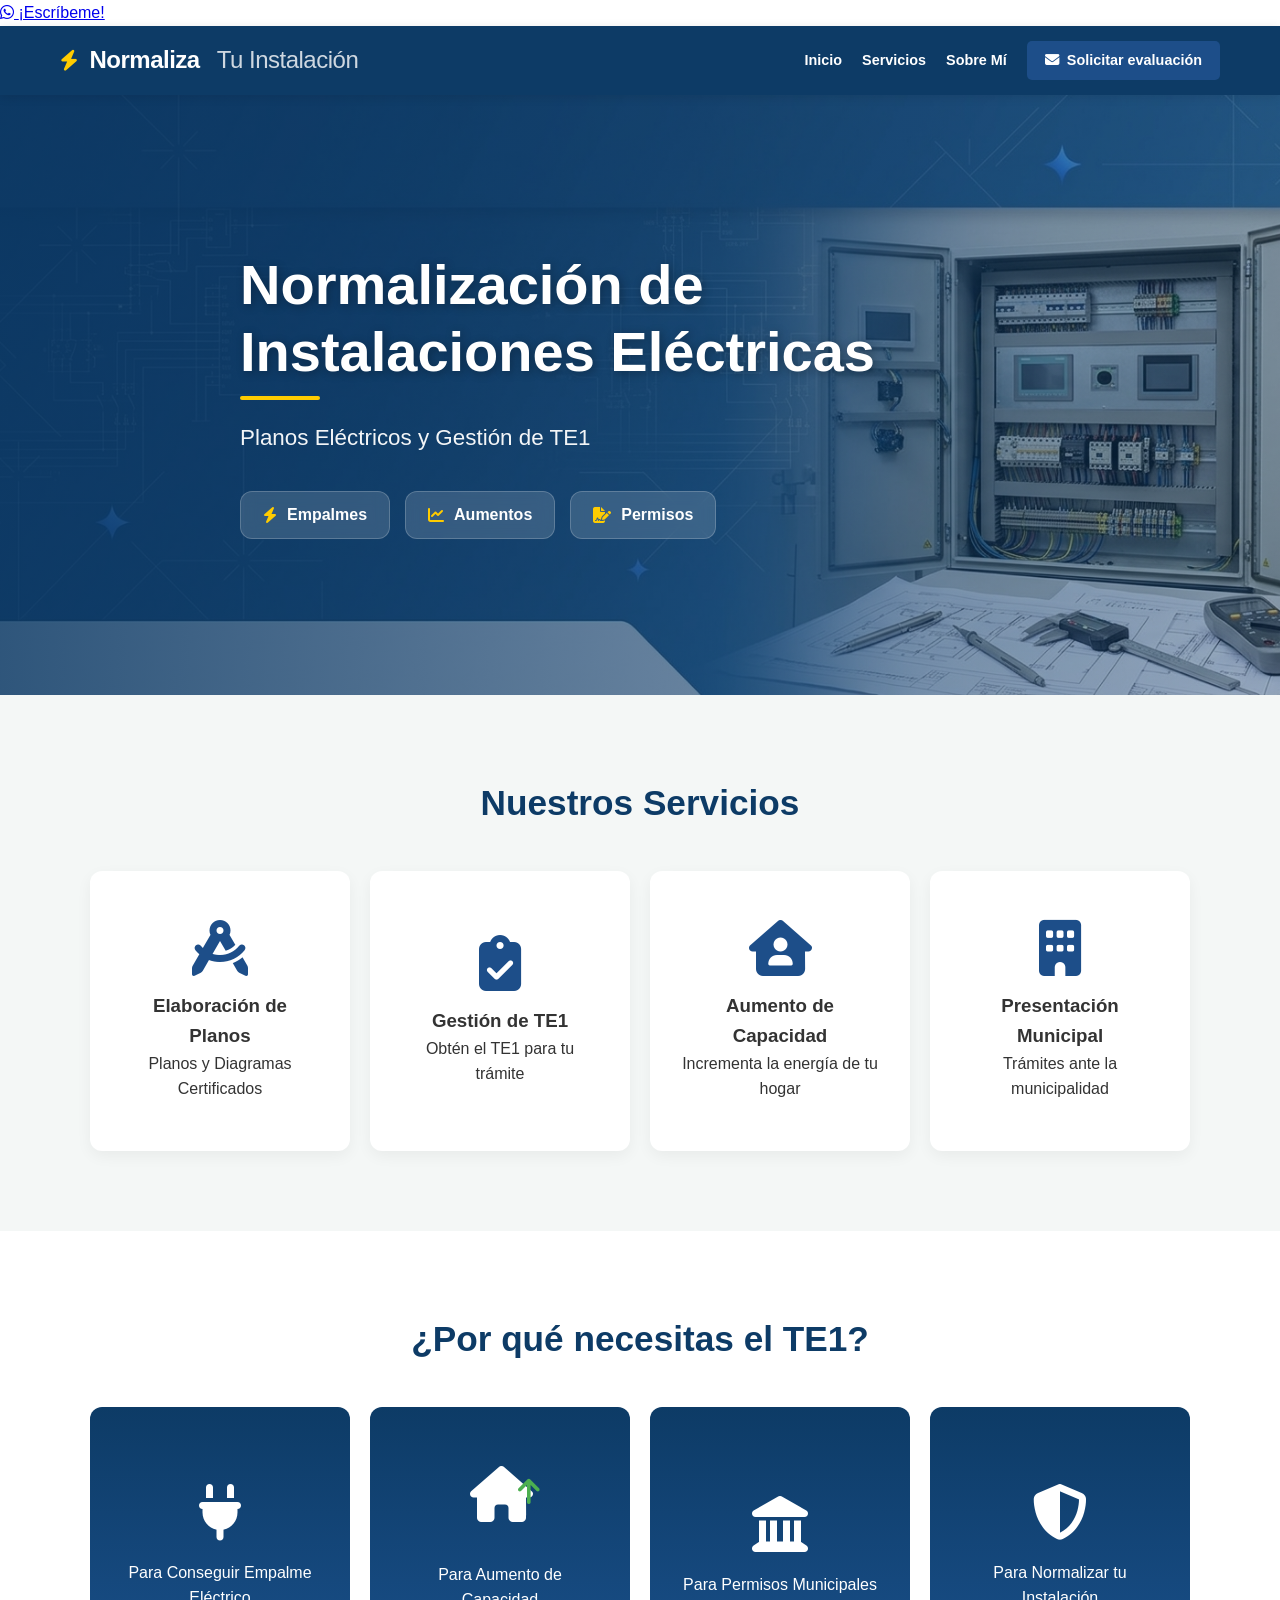
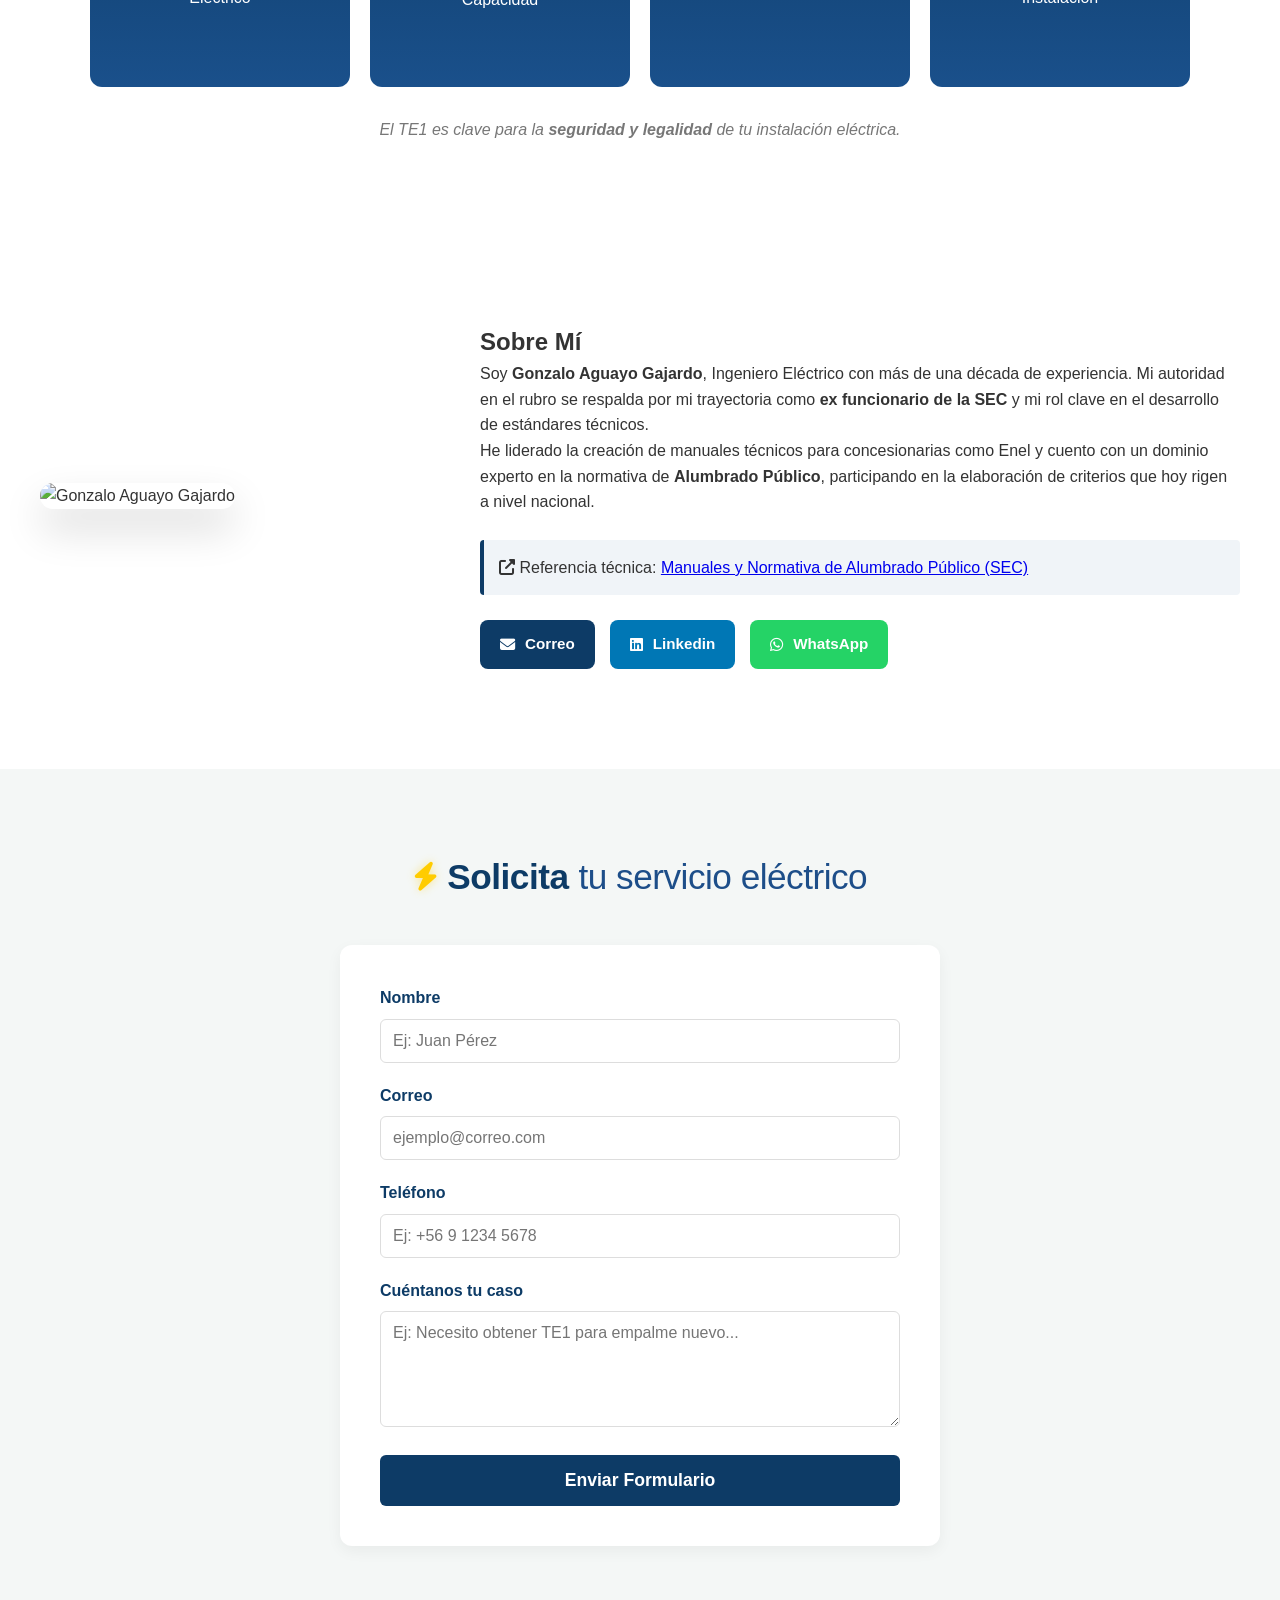
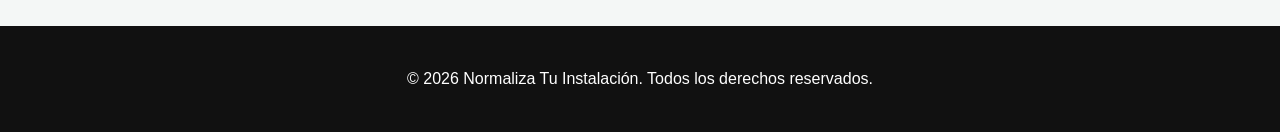
==== commit a5a33564: "index.html" ====
--- a/index.html
+++ b/index.html
@@ -8,6 +8,11 @@
     <link rel="stylesheet" href="style.css">
 </head>
 <body>
+
+<a href="https://wa.me/56926392386" class="whatsapp-float" target="_blank">
+    <i class="fab fa-whatsapp"></i>
+    <span>¡Escríbeme!</span>
+</a>
 
     <header>
         <nav class="container nav-header">
@@ -33,9 +38,9 @@
                 <h1>Normalización de Instalaciones Eléctricas</h1>
                 <p>Planos Eléctricos y Gestión de TE1</p>
                 <div class="features-minimal">
-                    <div class="feature-tag"><i class="fas fa-bolt"></i> Empalmes</div>
-                    <div class="feature-tag"><i class="fas fa-chart-line"></i> Aumentos</div>
-                    <div class="feature-tag"><i class="fas fa-file-signature"></i> Permisos</div>
+                    <div class="feature-tag" data-info="Trámites y diseño para nuevos puntos de conexión a la red eléctrica."><i class="fas fa-bolt"></i> Empalmes</div>
+                    <div class="feature-tag" data-info="Aumento de potencia para soportar nuevos equipos o aire acondicionado."><i class="fas fa-chart-line"></i> Aumentos</div>
+                    <div class="feature-tag" data-info="Gestión completa de carpetas municipales y certificados SEC."><i class="fas fa-file-signature"></i> Permisos</div>
                 </div>
             </div>
         </div>
@@ -110,42 +115,43 @@
     </section>
 
     <section class="about container" id="sobre-mi">
-        <div class="about-content">
-            <div class="about-image">
-                <img src="gonzalo.png" alt="Gonzalo Aguayo Gajardo">
-            </div>
-            <div class="about-text">
-                <h2>Sobre Mí</h2>
-                <p>
-                    Soy <strong>Gonzalo Aguayo Gajardo</strong>, Ingeniero Eléctrico con más de una década de experiencia. 
-                    Mi autoridad en el rubro se respalda por mi trayectoria como <strong>ex funcionario de la SEC</strong> 
-                    y mi rol clave en el desarrollo de estándares técnicos.
-                </p>
-                <p>
-                    He liderado la creación de manuales técnicos para concesionarias como Enel y cuento con un dominio experto 
-                    en la normativa de <strong>Alumbrado Público</strong>, participando en la elaboración de criterios que hoy 
-                    rigen a nivel nacional.
-                </p>
-                <div class="reference-link">
-                    <i class="fas fa-external-link-alt"></i>
-                    <span>Referencia técnica:</span> 
-                    <a href="https://www.sec.cl/alumbrado-publico/" target="_blank">Manuales y Normativa de Alumbrado Público (SEC)</a>
-                </div>
-                
-                <div class="social-links">
-                    <a href="mailto:gonzalo.aguayo7@gmail.com" class="social-item mail">
-                        <i class="fas fa-envelope"></i> Correo
-                    </a>
-                    <a href="https://www.linkedin.com/in/gonzalo-aguayo-gajardo-a86636180/" target="_blank" class="social-item linkedin">
-                        <i class="fab fa-linkedin"></i> Linkedin
-                    </a>
-                    <a href="https://wa.me/56926392386" target="_blank" class="social-item whatsapp">
-                        <i class="fab fa-whatsapp"></i> WhatsApp
-                    </a>
-                </div>
-            </div>
-        </div>
-    </section>
+    <div class="about-content">
+        <div class="about-image">
+            <img src="gonzalo.png" alt="Gonzalo Aguayo Gajardo">
+        </div>
+        <div class="about-text">
+            <h2>Sobre Mí</h2>
+            <p>
+                Soy <strong>Gonzalo Aguayo Gajardo</strong>, Ingeniero Eléctrico con más de una década de experiencia. 
+                Mi autoridad en el rubro se respalda por mi trayectoria como <strong>ex funcionario de la SEC</strong> 
+                y mi rol clave en el desarrollo de estándares técnicos.
+            </p>
+            <p>
+                He liderado la creación de manuales técnicos para concesionarias como Enel y cuento con un dominio experto 
+                en la normativa de <strong>Alumbrado Público</strong>, participando en la elaboración de criterios que hoy 
+                rigen a nivel nacional.
+            </p>
+            
+            <div class="reference-link">
+                <i class="fas fa-external-link-alt"></i>
+                <span>Referencia técnica:</span> 
+                <a href="https://www.sec.cl/alumbrado-publico/" target="_blank">Manuales y Normativa de Alumbrado Público (SEC)</a>
+            </div>
+            
+            <div class="social-links">
+                <a href="mailto:gonzalo.aguayo7@gmail.com" class="social-item mail">
+                    <i class="fas fa-envelope"></i> Correo
+                </a>
+                <a href="https://www.linkedin.com/in/gonzalo-aguayo-gajardo-a86636180/" target="_blank" class="social-item linkedin">
+                    <i class="fab fa-linkedin"></i> Linkedin
+                </a>
+                <a href="https://wa.me/56926392386" target="_blank" class="social-item whatsapp">
+                    <i class="fab fa-whatsapp"></i> WhatsApp
+                </a>
+            </div>
+        </div>
+    </div>
+</section>
 
     <section id="contacto" class="contact-section">
         <div class="container"> 
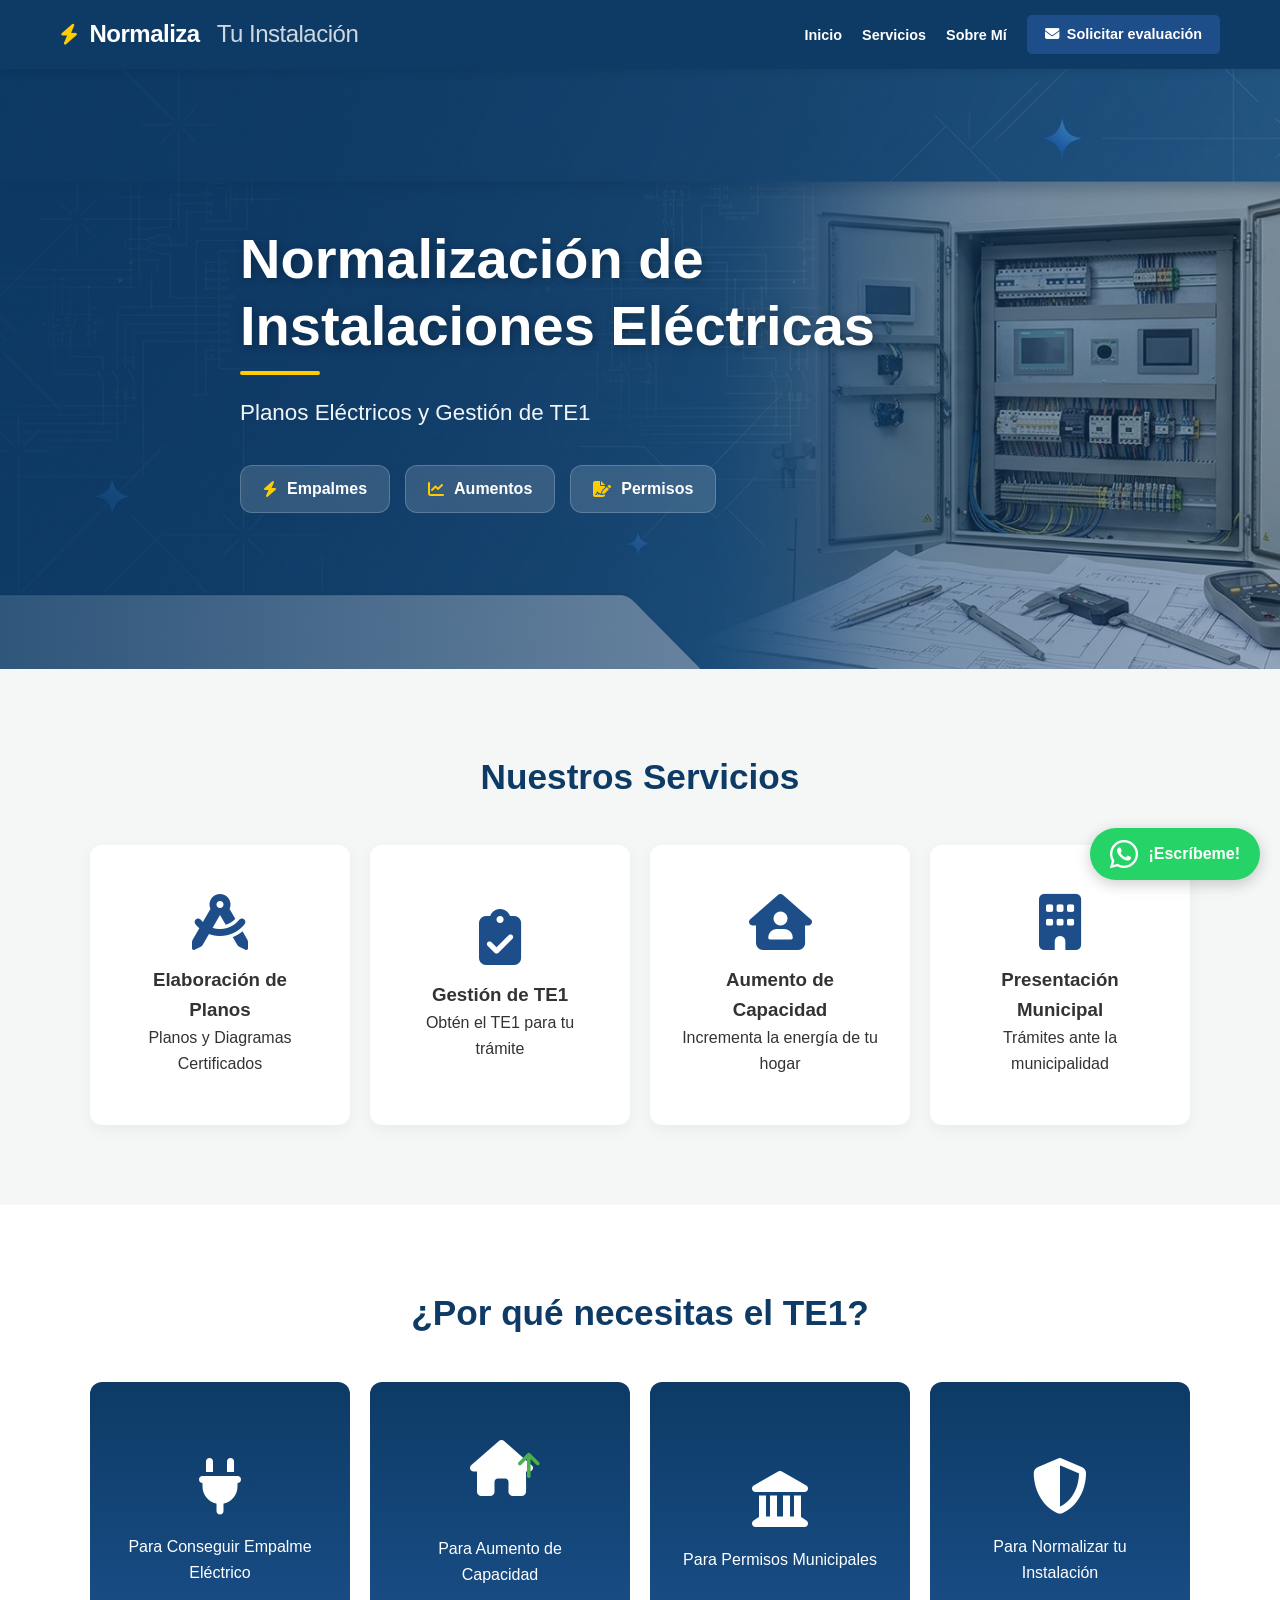
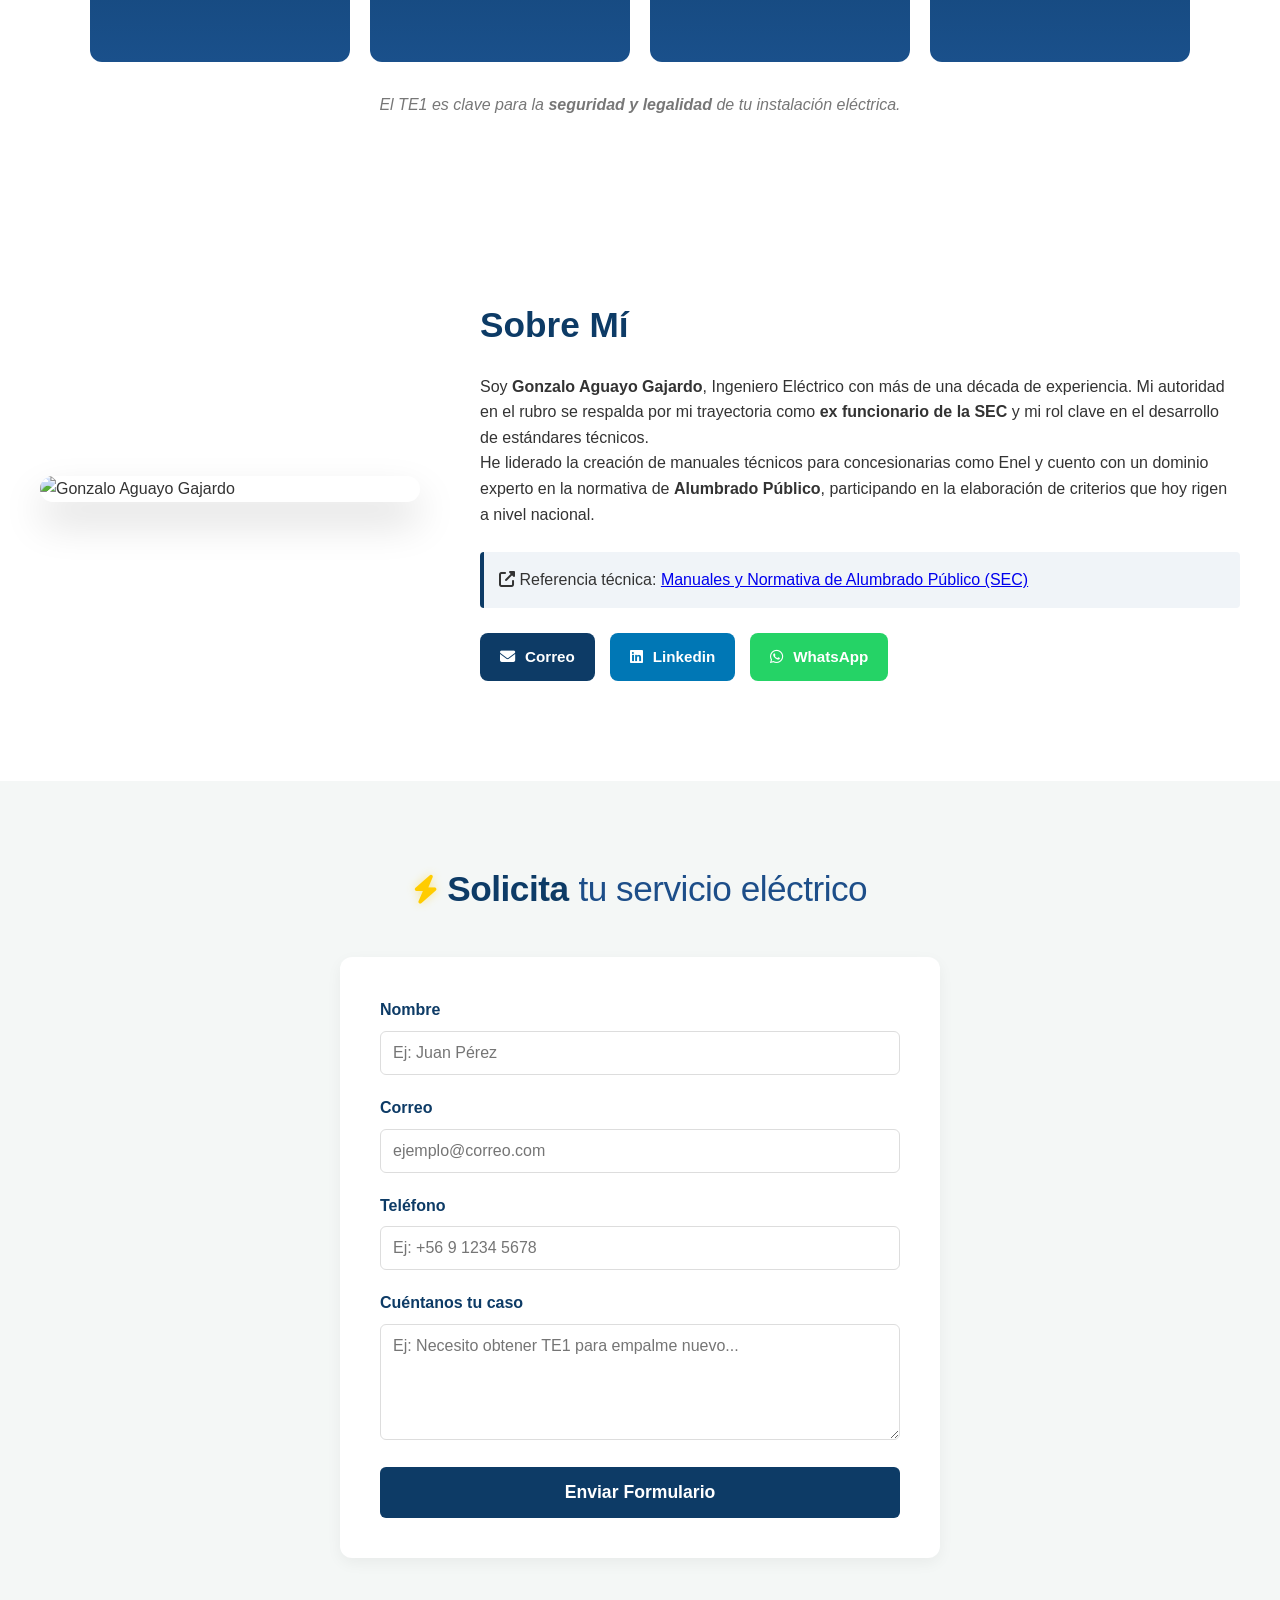
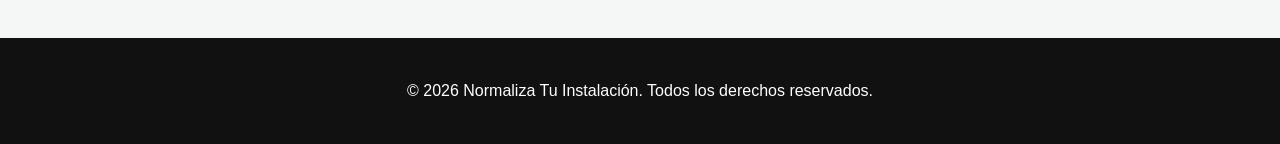
==== commit 5be5de60: "index.html" ====
--- a/index.html
+++ b/index.html
@@ -9,10 +9,6 @@
 </head>
 <body>
 
-<a href="https://wa.me/56926392386" class="whatsapp-float" target="_blank">
-    <i class="fab fa-whatsapp"></i>
-    <span>¡Escríbeme!</span>
-</a>
 
     <header>
         <nav class="container nav-header">
@@ -238,6 +234,12 @@
       }
       form.addEventListener("submit", handleSubmit)
     </script>
+	
+	<a href="https://wa.me/56926392386" class="whatsapp-float" target="_blank">
+        <i class="fab fa-whatsapp"></i>
+        <span>¡Escríbeme!</span>
+    </a>
+</body>
 
 </body>
 </html>
--- a/style.css
+++ b/style.css
@@ -31,7 +31,6 @@
 nav a { color: white; text-decoration: none; font-weight: bold; font-size: 0.9rem; transition: 0.3s; }
 nav a:hover:not(.btn-nav-contact) { color: #8bc34a; }
 
-/* BOTÓN CONTACTO NAV (Azul claro/Acento) */
 .btn-nav-contact {
     background-color: var(--azul-acento);
     padding: 8px 18px;
@@ -43,7 +42,7 @@
 }
 .btn-nav-contact:hover { background-color: #3a6ba5; transform: translateY(-2px); }
 
-/* --- HERO --- */
+/* --- HERO & TOOLTIPS --- */
 .hero-banner {
     background: linear-gradient(to right, rgba(13, 59, 102, 0.85), rgba(13, 59, 102, 0.4)), url('banner-electrico.jpg');
     background-size: cover; background-position: center; min-height: 600px; display: flex; align-items: center; color: white; padding: 40px 0;
@@ -56,14 +55,36 @@
     content: ''; position: absolute; bottom: 0; left: 0; width: 80px; height: 4px; background-color: var(--amarillo-electrico); border-radius: 2px;
 }
 .hero-text p { font-size: 1.4rem; margin-bottom: 35px; opacity: 0.95; }
+
 .features-minimal { display: flex; gap: 15px; flex-wrap: wrap; }
+
+/* Configuración de Feature Tags para Tooltips */
 .feature-tag {
     background: rgba(255, 255, 255, 0.15); backdrop-filter: blur(8px); padding: 10px 22px; border-radius: 12px;
     font-size: 1rem; font-weight: 600; display: flex; align-items: center; gap: 10px; border: 1px solid rgba(255, 255, 255, 0.2); 
-    transition: 0.3s ease;
+    transition: 0.3s ease; position: relative; cursor: help;
 }
 .feature-tag i { color: var(--amarillo-electrico); }
 .feature-tag:hover { background: rgba(255, 255, 255, 0.25); transform: translateY(-3px); }
+
+/* Ventana emergente (Tooltip) */
+.feature-tag::after {
+    content: attr(data-info);
+    position: absolute; bottom: 125%; left: 50%; transform: translateX(-50%) translateY(10px);
+    width: 200px; padding: 12px; background: rgba(13, 59, 102, 0.95); color: white;
+    font-size: 0.85rem; font-weight: 400; line-height: 1.4; border-radius: 8px;
+    box-shadow: 0 5px 15px rgba(0,0,0,0.3); border: 1px solid var(--amarillo-electrico);
+    text-align: center; opacity: 0; visibility: hidden; transition: 0.3s ease; z-index: 100; pointer-events: none;
+}
+/* Triángulo del tooltip */
+.feature-tag::before {
+    content: ''; position: absolute; bottom: 110%; left: 50%; transform: translateX(-50%) translateY(10px);
+    border: 8px solid transparent; border-top-color: var(--amarillo-electrico);
+    opacity: 0; visibility: hidden; transition: 0.3s ease; z-index: 100;
+}
+.feature-tag:hover::after, .feature-tag:hover::before {
+    opacity: 1; visibility: visible; transform: translateX(-50%) translateY(0);
+}
 
 /* --- CARDS SERVICIOS --- */
 .services-section { padding: 80px 0; background: var(--gris-suave); }
@@ -78,7 +99,6 @@
 }
 .card i { color: var(--azul-acento); font-size: 3.5rem; margin-bottom: 15px; transition: 0.3s; }
 .card:hover { transform: translateY(-10px); box-shadow: 0 12px 25px rgba(0,0,0,0.15); }
-.card:hover i { transform: scale(1.1); color: var(--azul-fondo); }
 
 .card .hover-img { position: absolute; top: 0; left: 0; width: 100%; height: 100%; object-fit: cover; opacity: 0; transition: 0.4s ease; z-index: 1; }
 .card-planos:hover .hover-img, .card-te1:hover .hover-img, .card-aumento:hover .hover-img, .card-municipal:hover .hover-img { opacity: 1; }
@@ -99,23 +119,86 @@
 .icon-stack .fa-arrow-up { position: absolute; top: -5px; right: -10px; font-size: 1.8rem !important; color: #4caf50; }
 .te1-footer-text { margin-top: 30px; font-style: italic; color: #777; }
 
-/* --- SOBRE MÍ Y REDES --- */
-.about { padding: 100px 0; }
-.about-content { display: flex; align-items: center; gap: 60px; }
-.about-image { flex: 1; max-width: 400px; }
-.about-image img { width: 100%; border-radius: 20px; box-shadow: 0 20px 40px rgba(0,0,0,0.15); transition: 0.4s; }
-.about-text { flex: 2; }
-.reference-link { background: #f0f4f8; border-left: 4px solid var(--azul-fondo); padding: 15px; margin: 25px 0; border-radius: 4px; }
-
-.social-links { display: flex; gap: 15px; margin-top: 25px; flex-wrap: wrap; }
+/* --- SOBRE MÍ Y REDES (VERSIÓN FINAL CORREGIDA) --- */
+.about { 
+    padding: 100px 0; 
+}
+
+.about-content { 
+    display: flex; 
+    align-items: center; 
+    gap: 60px; /* Espacio generoso entre foto y texto */
+}
+
+.about-image { 
+    flex: 0 0 380px; /* Tamaño fijo de la columna de la foto */
+    max-width: 380px;
+}
+
+.about-image img { 
+    width: 100%; 
+    height: auto; 
+    border-radius: 20px; 
+    box-shadow: 0 20px 40px rgba(0,0,0,0.15); 
+    display: block;
+}
+
+.about-text { 
+    flex: 1; 
+}
+
+.about-text h2 {
+    font-size: 2.2rem;
+    color: var(--azul-fondo);
+    margin-bottom: 20px;
+}
+
+.reference-link { 
+    background: #f0f4f8; 
+    border-left: 4px solid var(--azul-fondo); 
+    padding: 15px; 
+    margin: 25px 0; 
+    border-radius: 4px; 
+}
+
+/* RECUPERANDO EL ESTILO DE LOS BOTONES */
+.social-links { 
+    display: flex; 
+    gap: 15px; 
+    margin-top: 25px; 
+    flex-wrap: wrap; 
+}
+
 .social-item {
-    text-decoration: none; font-weight: bold; padding: 12px 20px; border-radius: 8px;
-    display: flex; align-items: center; gap: 10px; transition: 0.3s; font-size: 0.95rem;
-}
-.social-item.mail { background-color: var(--azul-fondo); color: white; }
-.social-item.linkedin { background-color: #0077b5; color: white; }
-.social-item.whatsapp { background-color: var(--verde-wa); color: white; }
-.social-item:hover { transform: translateY(-3px); box-shadow: 0 5px 15px rgba(0,0,0,0.2); filter: brightness(1.1); }
+    text-decoration: none; 
+    font-weight: bold; 
+    padding: 12px 20px; 
+    border-radius: 8px;
+    display: flex; 
+    align-items: center; 
+    gap: 10px; 
+    transition: 0.3s; 
+    font-size: 0.95rem;
+    color: white !important; /* Forzamos texto blanco */
+}
+
+.social-item.mail { background-color: var(--azul-fondo); }
+.social-item.linkedin { background-color: #0077b5; }
+.social-item.whatsapp { background-color: var(--verde-wa); }
+
+.social-item:hover { 
+    transform: translateY(-3px); 
+    box-shadow: 0 5px 15px rgba(0,0,0,0.2); 
+    filter: brightness(1.1); 
+}
+
+/* Responsivo para móviles */
+@media (max-width: 768px) {
+    .about-content { flex-direction: column; text-align: center; }
+    .about-image { flex: 0 0 auto; max-width: 300px; margin-bottom: 30px; }
+    .social-links { justify-content: center; }
+}
+
 
 /* --- SECCIÓN CONTACTO (FORMULARIO) --- */
 .contact-section { padding: 80px 0; background: var(--gris-suave); }
@@ -126,42 +209,116 @@
 .btn-submit { background: var(--azul-fondo); color: white; border: none; padding: 15px 30px; border-radius: 6px; font-weight: bold; cursor: pointer; width: 100%; transition: 0.3s; font-size: 1.1rem; }
 .btn-submit:hover { background: var(--azul-acento); }
 
-/* --- FOOTER --- */
+/* Título Formulario Estilo Logo */
+.formulario .section-title {
+    font-weight: 800; font-size: 2.2rem; letter-spacing: -0.5px; color: var(--azul-fondo);
+    display: flex; align-items: center; justify-content: center; gap: 10px;
+}
+.formulario .section-title span { font-weight: 300; color: var(--azul-acento); }
+.formulario i { color: var(--amarillo-electrico); font-size: 1.8rem; filter: drop-shadow(0 0 5px rgba(255, 204, 0, 0.4)); }
+
 footer { background: #111; color: white; text-align: center; padding: 40px 0; }
 
 /* --- RESPONSIVO --- */
 @media (max-width: 768px) {
-    .nav-header { flex-direction: column; gap: 15px; }
+    .nav-header { flex-direction: column; gap: 15px; text-align: center; }
+    nav ul { gap: 10px; flex-wrap: wrap; justify-content: center; }
+    .hero-banner { min-height: 400px; text-align: center; }
     .hero-text h1 { font-size: 2.2rem; }
+    .hero-text h1::after { left: 50%; transform: translateX(-50%); }
+    .features-minimal { justify-content: center; }
+    .card, .te1-card { flex: 1 1 calc(50% - 20px); }
     .about-content { flex-direction: column; text-align: center; }
-    .card, .te1-card { flex: 1 1 calc(50% - 20px); }
-}
+    /* Ocultar tooltips en móvil */
+    .feature-tag::after, .feature-tag::before { display: none !important; }
+}
+
 @media (max-width: 480px) {
-    .card, .te1-card { flex: 1 1 100%; }
-    .form-container { padding: 20px; }
-}
-
-/* Estilo específico para el título del formulario */
-.formulario .section-title {
-    font-weight: 800; /* Igual al "Normaliza" del logo */
-    font-size: 2.2rem; /* Tamaño del título */
-    letter-spacing: -0.5px; /* Espaciado apretado igual al logo */
-    color: var(--azul-fondo);
+    .card, .te1-card { flex: 1 1 100%; max-width: 100%; }
+    .hero-text h1 { font-size: 1.8rem; }
+    .social-links { flex-direction: column; }
+    .social-item { width: 100%; justify-content: center; }
+}
+
+/* --- BOTÓN FLOTANTE WHATSAPP --- */
+.whatsapp-float {
+    position: fixed;
+    bottom: 20px;
+    right: 20px;
+    background-color: #25d366;
+    color: white;
+    border-radius: 50px;
+    padding: 10px 20px;
     display: flex;
     align-items: center;
-    justify-content: center;
     gap: 10px;
-}
-
-/* La parte delgada del título */
-.formulario .section-title span {
-    font-weight: 300; /* Igual al "Tu Instalación" del logo */
-    color: var(--azul-acento); /* Opcional: un azul un poco más claro como el logo */
-}
-
-/* El rayo amarillo */
-.formulario i {
-    color: var(--amarillo-electrico);
-    font-size: 1.8rem;
-    filter: drop-shadow(0 0 5px rgba(255, 204, 0, 0.4));
-}
+    text-decoration: none;
+    font-weight: bold;
+    box-shadow: 0 4px 15px rgba(0,0,0,0.2);
+    z-index: 9999; /* Para que siempre esté por encima de todo */
+    transition: all 0.3s ease;
+    animation: pulse-green 2s infinite; /* Efecto de pulso */
+}
+
+.whatsapp-float i {
+    font-size: 2rem;
+}
+
+.whatsapp-float:hover {
+    background-color: #128c7e;
+    transform: scale(1.1);
+    color: white;
+}
+
+/* Animación de pulso para llamar la atención */
+@keyframes pulse-green {
+    0% { transform: scale(1); box-shadow: 0 0 0 0 rgba(37, 211, 102, 0.7); }
+    70% { transform: scale(1.05); box-shadow: 0 0 0 15px rgba(37, 211, 102, 0); }
+    100% { transform: scale(1); box-shadow: 0 0 0 0 rgba(37, 211, 102, 0); }
+}
+
+/* En celulares muy pequeños, ocultamos el texto para que no estorbe */
+@media (max-width: 480px) {
+    .whatsapp-float span {
+        display: none;
+    }
+    .whatsapp-float {
+        padding: 15px;
+        border-radius: 50%;
+        bottom: 15px;
+        right: 15px;
+    }
+}
+
+@media (max-width: 480px) {
+    /* Ajustamos el contenedor de los botones */
+    .social-links {
+        display: grid; /* Cambiamos a rejilla para que sean simétricos */
+        grid-template-columns: 1fr 1fr; /* Dos columnas iguales */
+        gap: 10px;
+        margin-top: 20px;
+    }
+
+    .social-item {
+        width: 100%; /* Que llenen su celda */
+        justify-content: center; /* Centramos el icono y texto */
+        padding: 12px 10px;
+        font-size: 0.85rem; /* Un poco más pequeña para que quepa bien */
+    }
+
+    /* Hacemos que el botón de WhatsApp o el último ocupe las dos columnas */
+    .social-item.whatsapp {
+        grid-column: span 2; 
+    }
+
+    /* Ajuste extra para la referencia técnica (el link de la SEC) */
+    .reference-link {
+        text-align: center;
+        font-size: 0.9rem;
+    }
+    
+    .reference-link a {
+        display: block; /* Para que el link no se corte feo */
+        margin-top: 5px;
+    }
+}
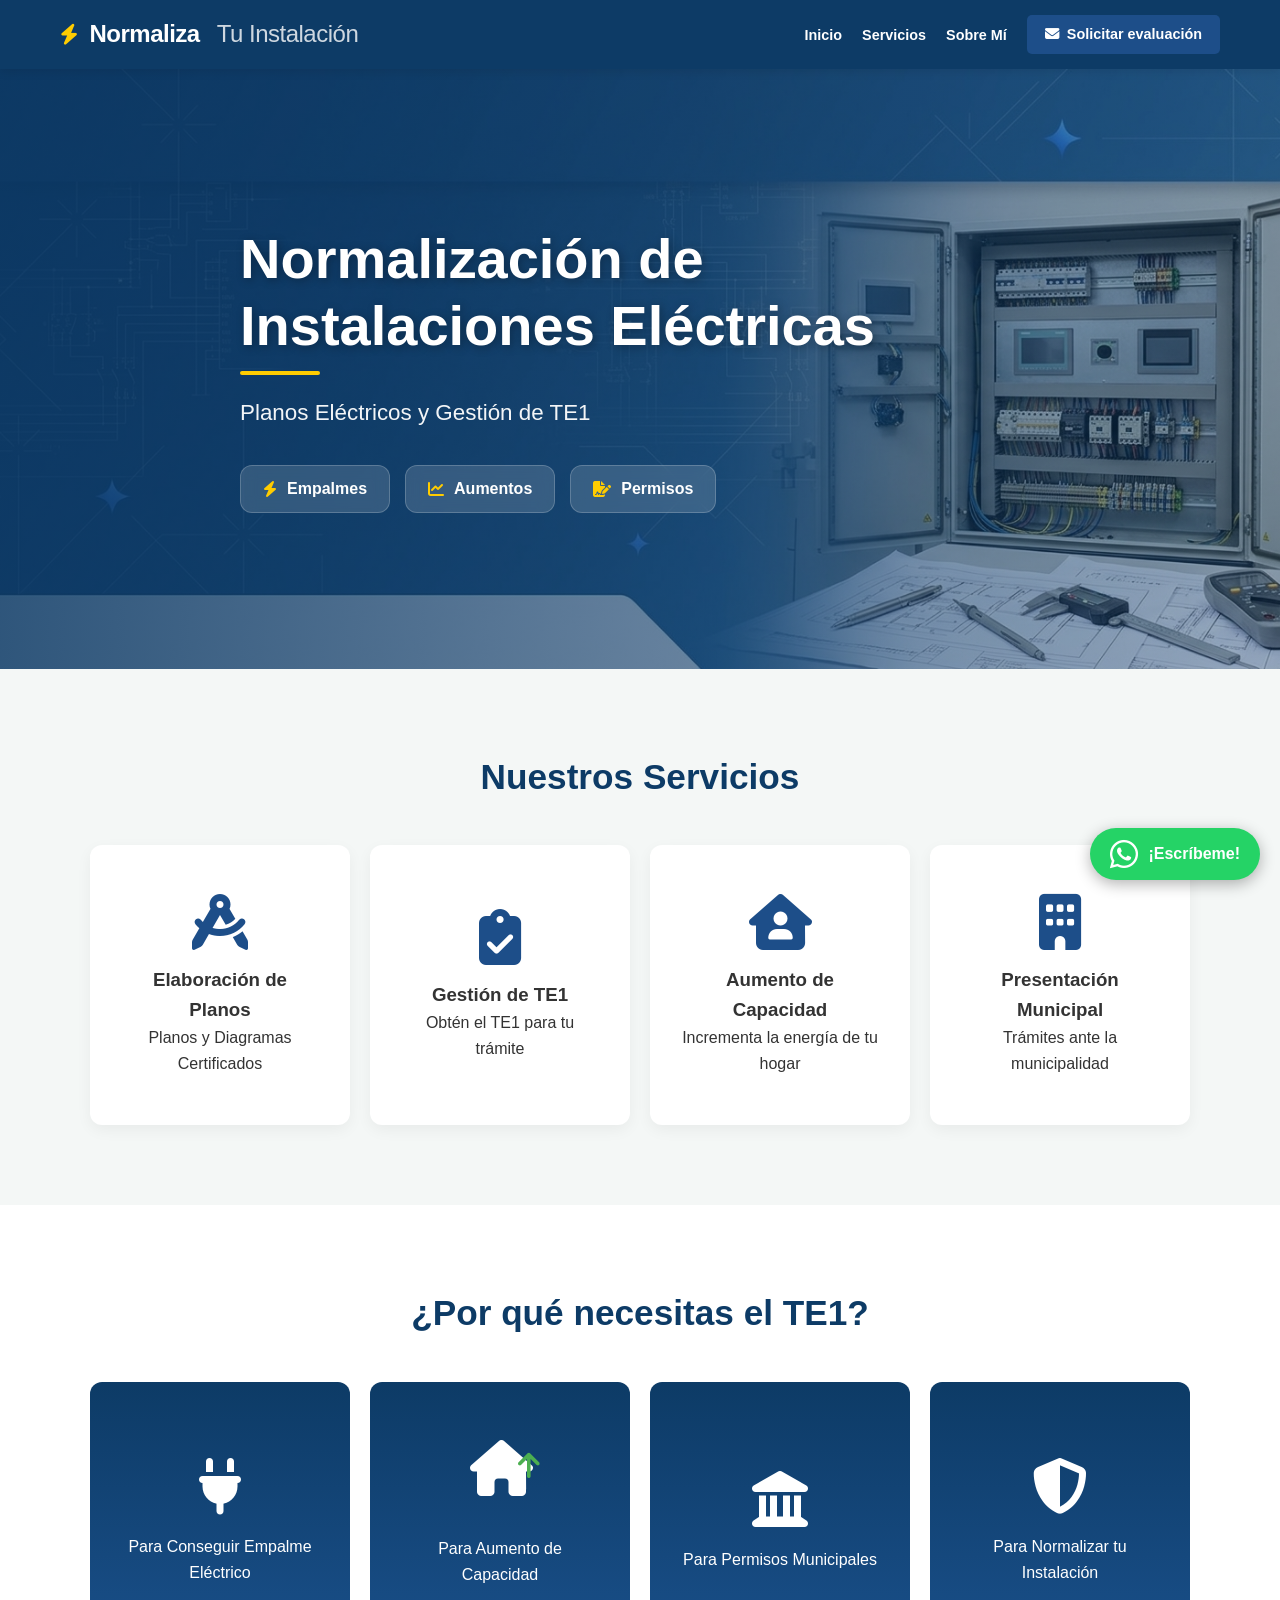
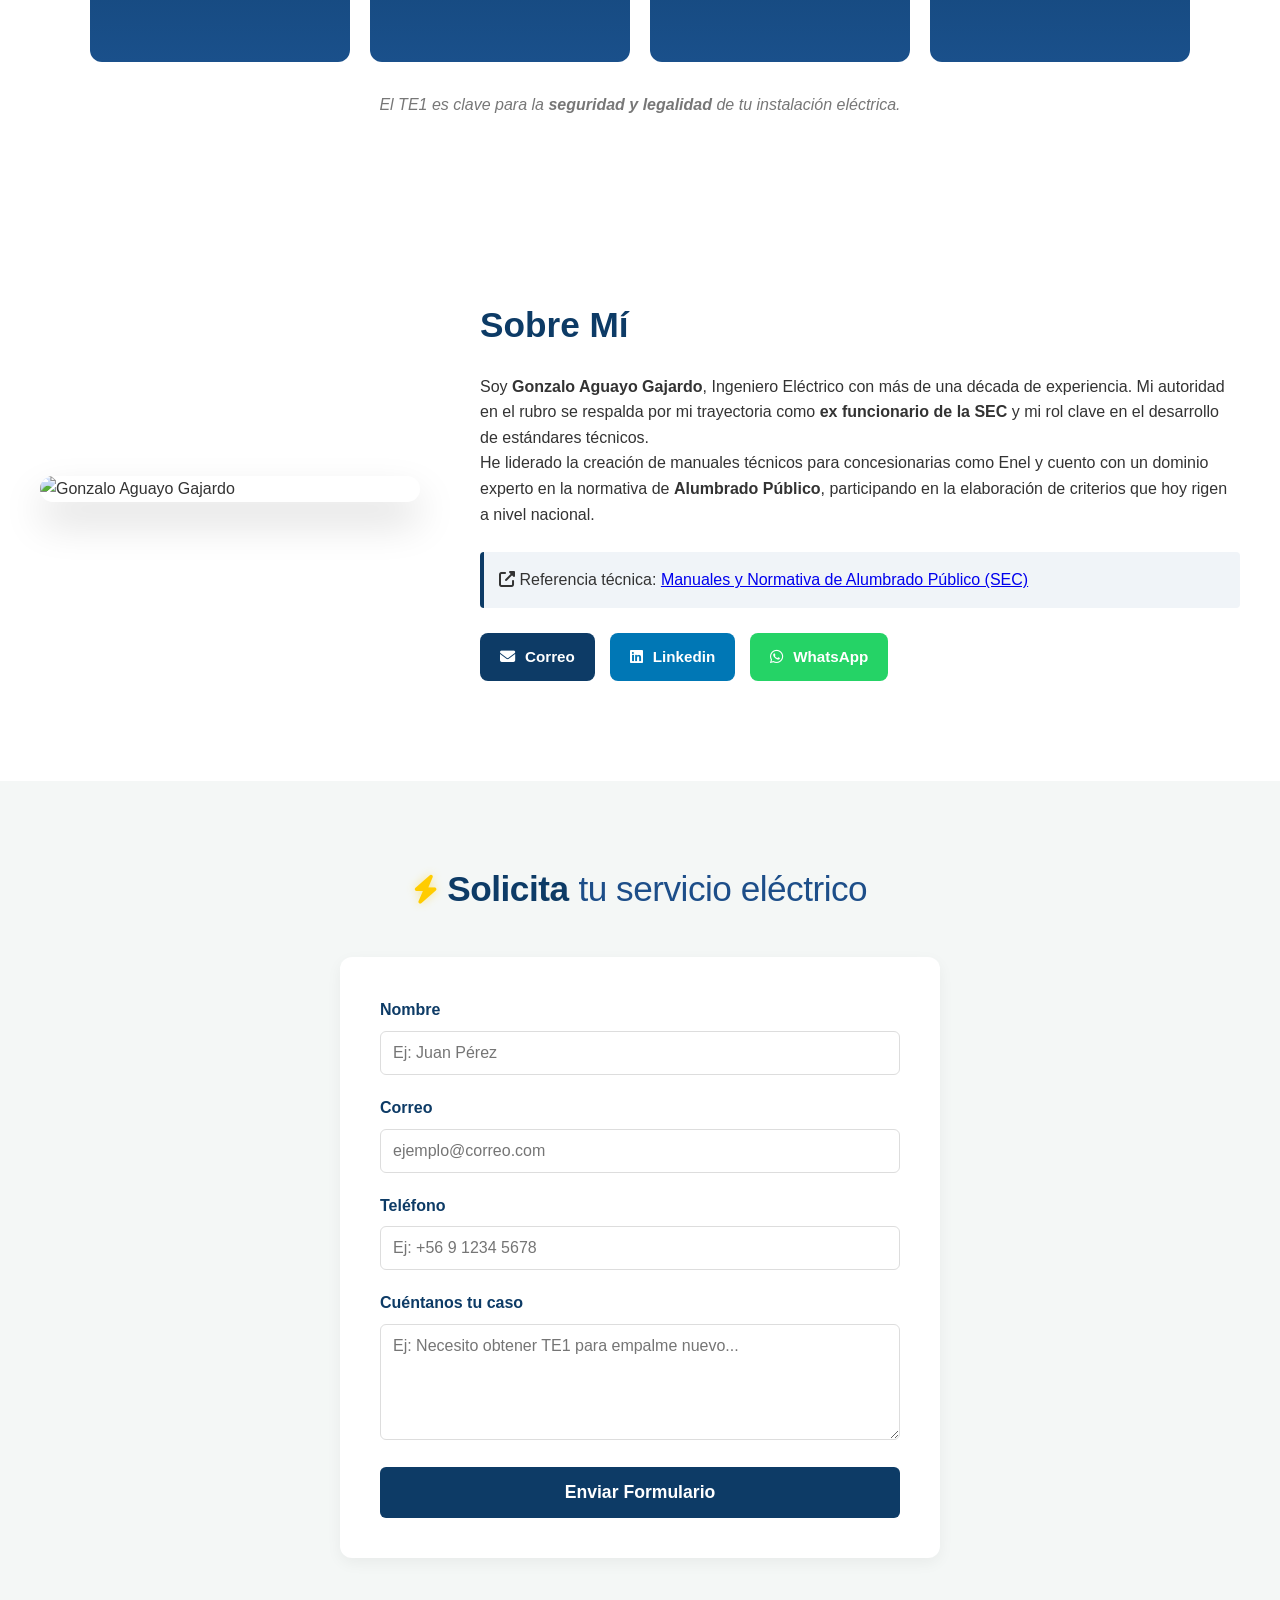
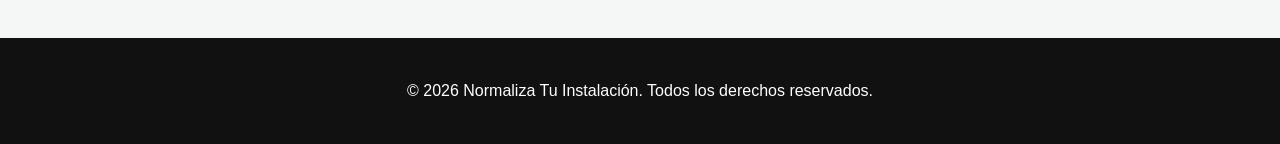
==== commit a3ffd191: "index.html" ====
--- a/index.html
+++ b/index.html
@@ -141,7 +141,7 @@
                 <a href="https://www.linkedin.com/in/gonzalo-aguayo-gajardo-a86636180/" target="_blank" class="social-item linkedin">
                     <i class="fab fa-linkedin"></i> Linkedin
                 </a>
-                <a href="https://wa.me/56926392386" target="_blank" class="social-item whatsapp">
+                <a href="https://wa.me/56926392386?text=Hola%20Gonzalo,%20vi%20tu%20p%C3%A1gina%20web%20y%20me%20gustar%C3%ADa%20solicitar%20informaci%C3%B3n%20sobre%20un%20servicio%20el%C3%A9ctrico." target="_blank" class="social-item whatsapp">
                     <i class="fab fa-whatsapp"></i> WhatsApp
                 </a>
             </div>
@@ -235,10 +235,10 @@
       form.addEventListener("submit", handleSubmit)
     </script>
 	
-	<a href="https://wa.me/56926392386" class="whatsapp-float" target="_blank">
-        <i class="fab fa-whatsapp"></i>
-        <span>¡Escríbeme!</span>
-    </a>
+	<a href="https://wa.me/56926392386?text=Hola%20Gonzalo,%20vi%20tu%20p%C3%A1gina%20web%20y%20me%20gustar%C3%ADa%20solicitar%20informaci%C3%B3n%20sobre%20un%20servicio%20el%C3%A9ctrico." class="whatsapp-float" target="_blank">
+    <i class="fab fa-whatsapp"></i>
+    <span>¡Escríbeme!</span>
+</a>
 </body>
 
 </body>
--- a/style.css
+++ b/style.css
@@ -240,34 +240,49 @@
     .social-item { width: 100%; justify-content: center; }
 }
 
-/* --- BOTÓN FLOTANTE WHATSAPP --- */
+/* --- BOTÓN FLOTANTE WHATSAPP (CORREGIDO) --- */
 .whatsapp-float {
-    position: fixed;
+    position: fixed; /* Esto es clave para que flote */
     bottom: 20px;
     right: 20px;
     background-color: #25d366;
-    color: white;
+    color: white !important;
     border-radius: 50px;
     padding: 10px 20px;
     display: flex;
     align-items: center;
     gap: 10px;
-    text-decoration: none;
+    text-decoration: none !important; /* Quita el subrayado azul */
     font-weight: bold;
-    box-shadow: 0 4px 15px rgba(0,0,0,0.2);
-    z-index: 9999; /* Para que siempre esté por encima de todo */
+    box-shadow: 0 4px 15px rgba(0,0,0,0.3);
+    z-index: 99999; /* Un número muy alto para que nada lo tape */
     transition: all 0.3s ease;
-    animation: pulse-green 2s infinite; /* Efecto de pulso */
+    animation: pulse-green 2s infinite;
 }
 
 .whatsapp-float i {
     font-size: 2rem;
 }
 
-.whatsapp-float:hover {
-    background-color: #128c7e;
-    transform: scale(1.1);
-    color: white;
+/* --- AJUSTE PARA CELULAR --- */
+@media (max-width: 480px) {
+    .whatsapp-float {
+        width: 60px;
+        height: 60px;
+        bottom: 20px;
+        right: 20px;
+        padding: 0;
+        justify-content: center;
+        border-radius: 50%; /* Se vuelve un círculo perfecto */
+    }
+    
+    .whatsapp-float span {
+        display: none; /* Escondemos el texto "¡Escríbeme!" en el móvil */
+    }
+    
+    .whatsapp-float i {
+        font-size: 2.2rem; /* El icono un poco más grande para el pulgar */
+    }
 }
 
 /* Animación de pulso para llamar la atención */
